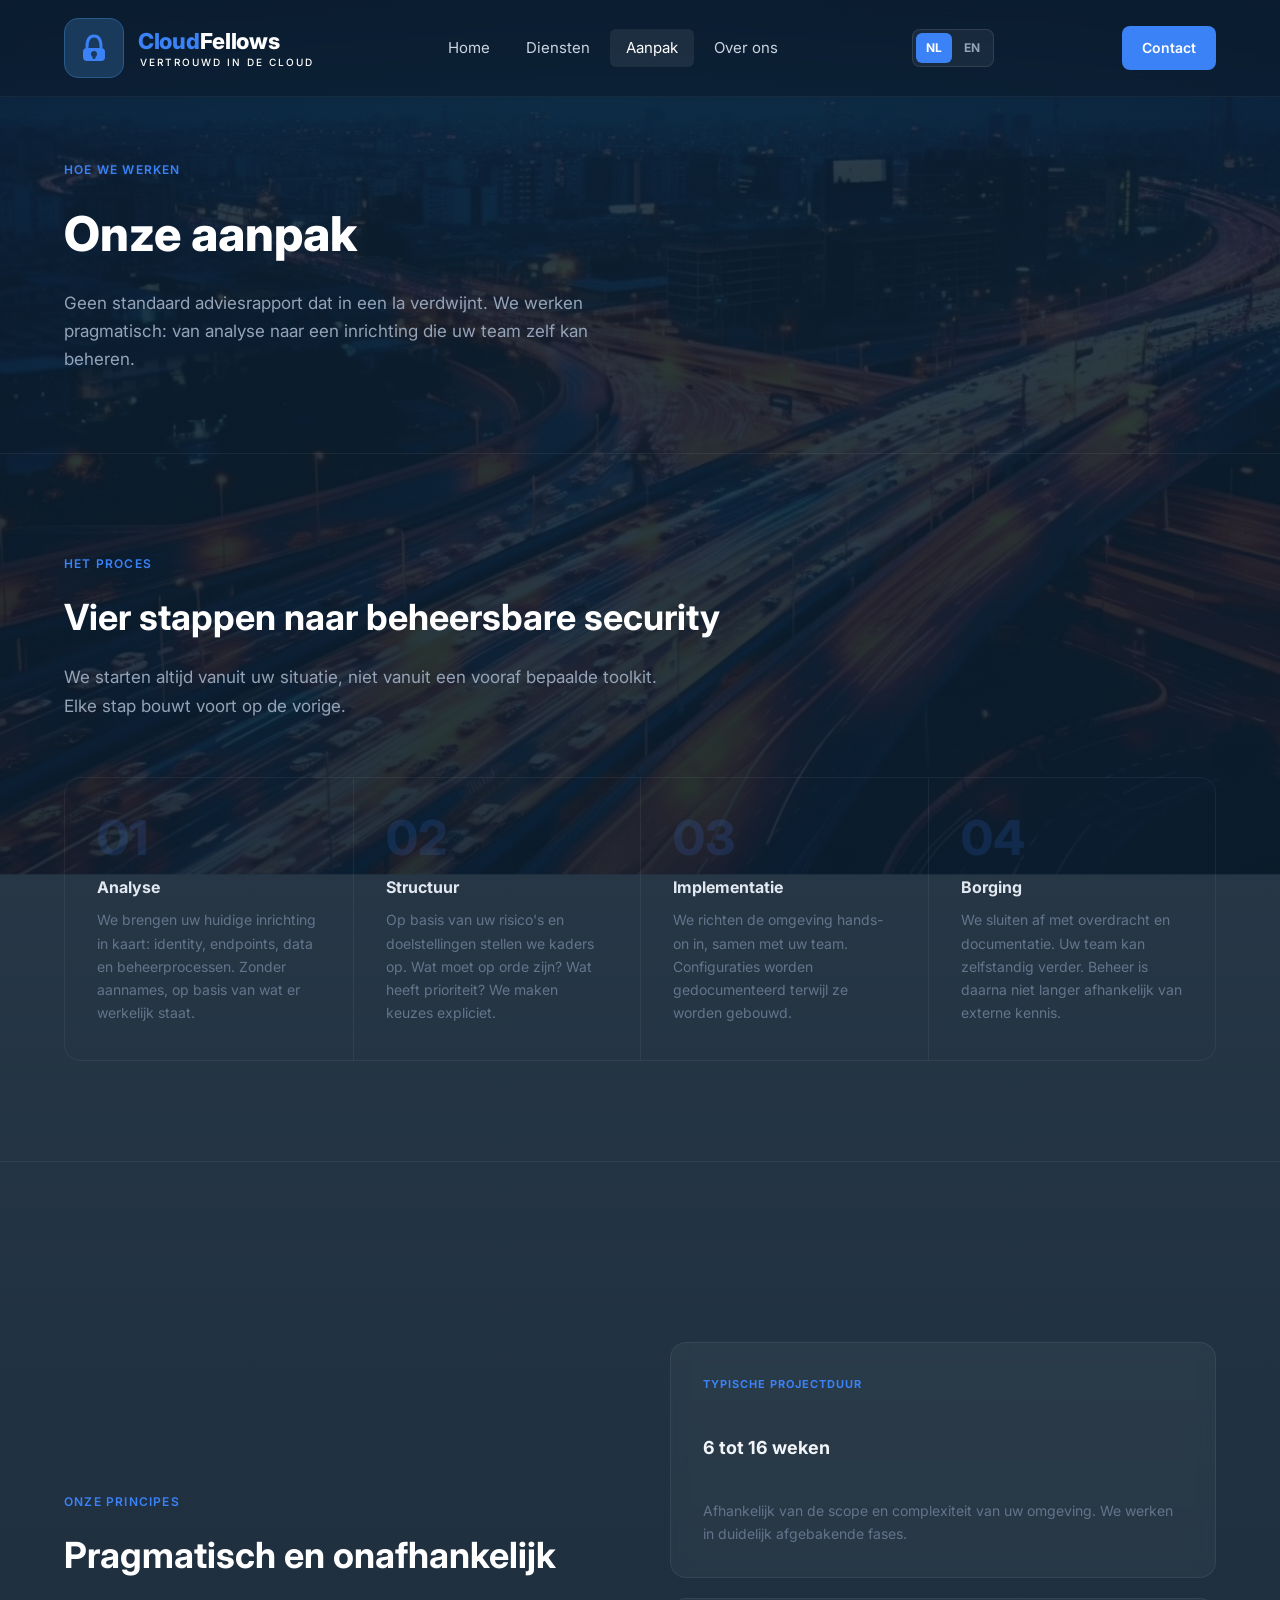
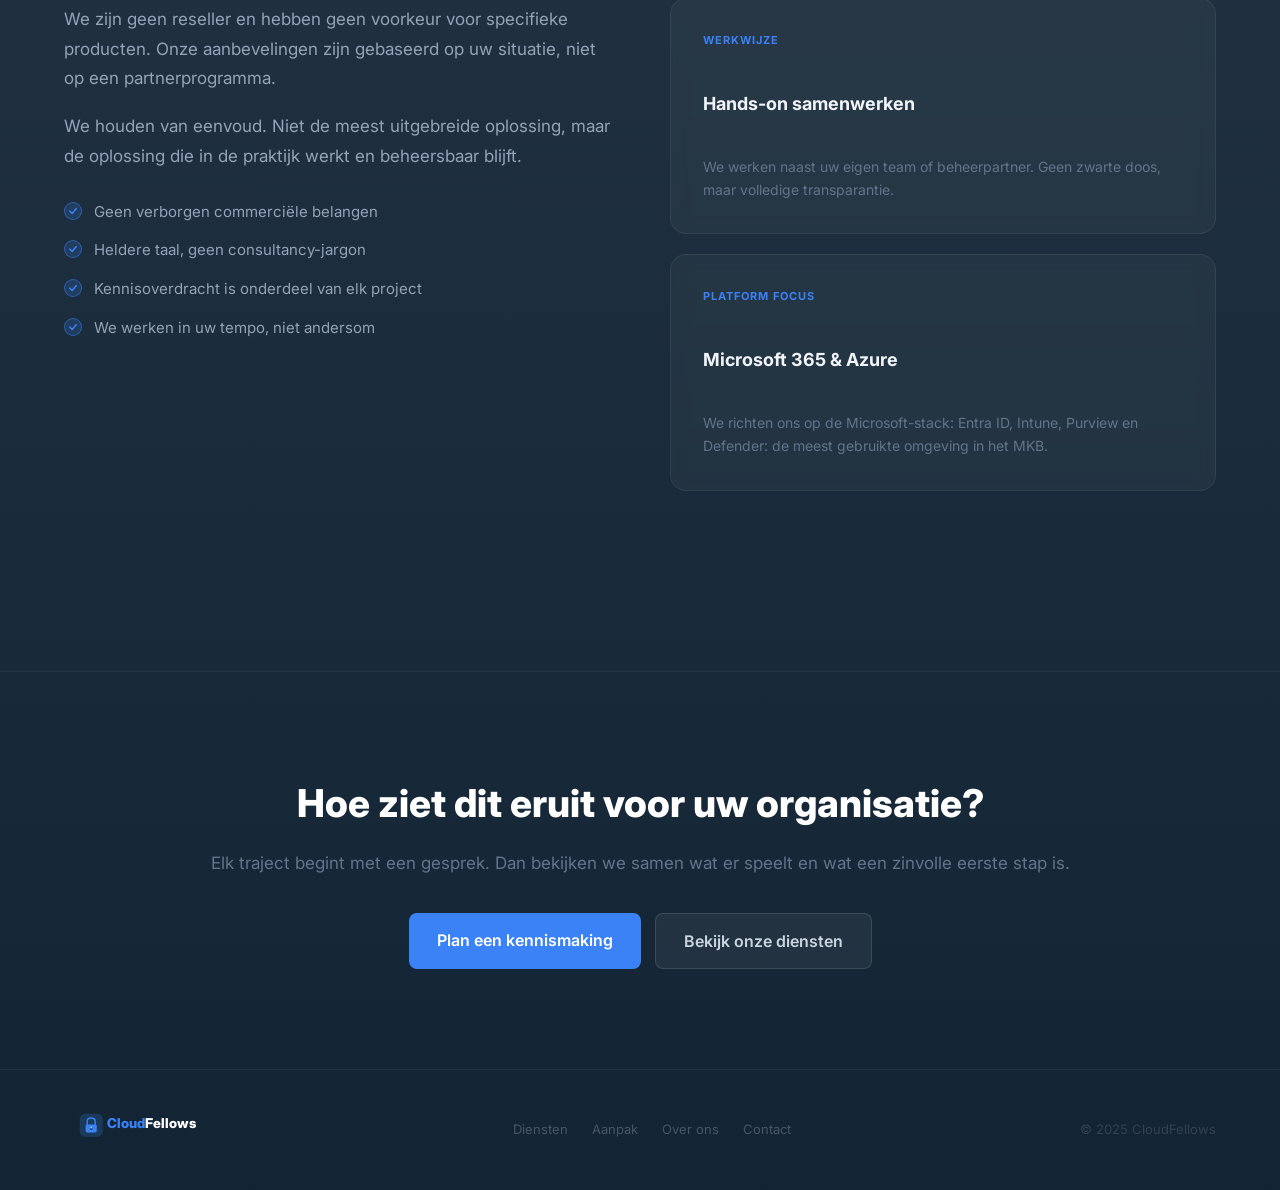
==== aanpak.html @ be1df1fd "Fellows naar wit - vervolg" ====
<!doctype html>
<html lang="nl">
<head>
<meta charset="utf-8">
<meta name="viewport" content="width=device-width,initial-scale=1">
<meta name="description" content="Hoe CloudFellows werkt: van analyse naar een beheersbare security-inrichting in vier stappen.">
<title>Aanpak CloudFellows</title>
<link rel="stylesheet" href="style.css">
<link href="https://fonts.googleapis.com/css2?family=Inter:wght@400;600;700;800&display=swap" rel="stylesheet">
</head>
<body>

<header>
  <div class="wrap nav">
    <a class="logo" href="index.html" style="display:inline-flex;align-items:center;gap:14px;text-decoration:none;"><div style="width:60px;height:60px;background:#1a3a5c;border:1px solid #2a5a8c;border-radius:14px;display:flex;align-items:center;justify-content:center;flex-shrink:0;"><svg width="28" height="30" viewBox="0 0 28 30" xmlns="http://www.w3.org/2000/svg"><path d="M7 14 Q7 3 14 3 Q21 3 21 14" fill="none" stroke="#3b82f6" stroke-width="3" stroke-linecap="round"/><rect x="3" y="15" width="22" height="13" rx="4" fill="#3b82f6"/><circle cx="14" cy="21" r="3" fill="#1a3a5c"/><rect x="12.5" y="22" width="3" height="4" rx="1.5" fill="#1a3a5c"/></svg></div><div style="display:flex;flex-direction:column;align-items:flex-start;"><span style="font-family:Inter,sans-serif;font-size:22px;font-weight:800;letter-spacing:-0.3px;line-height:1;white-space:nowrap;color:#ffffff;-webkit-text-fill-color:#ffffff;"><span style="color:#3b82f6;-webkit-text-fill-color:#3b82f6;">Cloud</span><span style="color:#ffffff !important;-webkit-text-fill-color:#ffffff;">Fellows</span></span><span style="font-family:Inter,sans-serif;font-size:10px;font-weight:500;color:#4a7fa8;letter-spacing:2px;margin-top:5px;line-height:1;white-space:nowrap;display:block;margin-left:2px;">VERTROUWD IN DE CLOUD</span></div></a>
    <div class="menu">
      <a href="index.html">Home</a>
      <a href="diensten.html">Diensten</a>
      <a href="aanpak.html" class="active">Aanpak</a>
      <a href="over-ons.html">Over ons</a>
    </div>
    <div class="lang-switch" style="display:flex;align-items:center;gap:2px;background:rgba(255,255,255,0.06);border:1px solid rgba(255,255,255,0.1);border-radius:8px;padding:3px;margin-right:10px;">
      <a href="aanpak.html" class="lang-btn" style="padding:5px 10px;border-radius:6px;font-size:12px;font-weight:700;cursor:pointer;text-decoration:none;background:#3b82f6;color:#fff;">NL</a>
      <a href="approach.html" class="lang-btn" style="padding:5px 10px;border-radius:6px;font-size:12px;font-weight:700;cursor:pointer;text-decoration:none;background:transparent;color:#94a3b8;">EN</a>
    </div>
    <a class="btn" href="contact.html">Contact</a>
  </div>
</header>

<section class="page-hero">
  <div class="wrap">
    <div class="section-label reveal">Hoe we werken</div>
    <h1 class="reveal">Onze aanpak</h1>
    <p class="reveal">Geen standaard adviesrapport dat in een la verdwijnt. We werken pragmatisch: van analyse naar een inrichting die uw team zelf kan beheren.</p>
  </div>
</section>

<div class="divider"></div>

<section class="section">
  <div class="wrap">
    <div class="section-label reveal">Het proces</div>
    <h2 class="reveal">Vier stappen naar beheersbare security</h2>
    <p class="section-intro reveal">We starten altijd vanuit uw situatie, niet vanuit een vooraf bepaalde toolkit. Elke stap bouwt voort op de vorige.</p>

    <div class="steps reveal" style="margin-top: 48px; border: 1px solid rgba(255,255,255,0.06); border-radius: 16px; overflow: hidden;">
      <div class="step">
        <span class="step-num">01</span>
        <div class="step-title">Analyse</div>
        <div class="step-text">We brengen uw huidige inrichting in kaart: identity, endpoints, data en beheerprocessen. Zonder aannames, op basis van wat er werkelijk staat.</div>
      </div>
      <div class="step">
        <span class="step-num">02</span>
        <div class="step-title">Structuur</div>
        <div class="step-text">Op basis van uw risico's en doelstellingen stellen we kaders op. Wat moet op orde zijn? Wat heeft prioriteit? We maken keuzes expliciet.</div>
      </div>
      <div class="step">
        <span class="step-num">03</span>
        <div class="step-title">Implementatie</div>
        <div class="step-text">We richten de omgeving hands-on in, samen met uw team. Configuraties worden gedocumenteerd terwijl ze worden gebouwd.</div>
      </div>
      <div class="step">
        <span class="step-num">04</span>
        <div class="step-title">Borging</div>
        <div class="step-text">We sluiten af met overdracht en documentatie. Uw team kan zelfstandig verder. Beheer is daarna niet langer afhankelijk van externe kennis.</div>
      </div>
    </div>
  </div>
</section>

<div class="divider"></div>

<section class="section">
  <div class="wrap">
    <div class="highlight-row">
      <div class="reveal">
        <div class="section-label">Onze principes</div>
        <h2>Pragmatisch en onafhankelijk</h2>
        <p class="text">We zijn geen reseller en hebben geen voorkeur voor specifieke producten. Onze aanbevelingen zijn gebaseerd op uw situatie, niet op een partnerprogramma.</p>
        <p class="text">We houden van eenvoud. Niet de meest uitgebreide oplossing, maar de oplossing die in de praktijk werkt en beheersbaar blijft.</p>
        <ul class="highlight-list">
          <li>Geen verborgen commerciële belangen</li>
          <li>Heldere taal, geen consultancy-jargon</li>
          <li>Kennisoverdracht is onderdeel van elk project</li>
          <li>We werken in uw tempo, niet andersom</li>
        </ul>
      </div>
      <div class="reveal">
        <div class="card" style="margin-bottom: 20px;">
          <div class="card-label">Typische projectduur</div>
          <div class="card-title">6 tot 16 weken</div>
          <div class="card-text">Afhankelijk van de scope en complexiteit van uw omgeving. We werken in duidelijk afgebakende fases.</div>
        </div>
        <div class="card" style="margin-bottom: 20px;">
          <div class="card-label">Werkwijze</div>
          <div class="card-title">Hands-on samenwerken</div>
          <div class="card-text">We werken naast uw eigen team of beheerpartner. Geen zwarte doos, maar volledige transparantie.</div>
        </div>
        <div class="card">
          <div class="card-label">Platform focus</div>
          <div class="card-title">Microsoft 365 & Azure</div>
          <div class="card-text">We richten ons op de Microsoft-stack: Entra ID, Intune, Purview en Defender: de meest gebruikte omgeving in het MKB.</div>
        </div>
      </div>
    </div>
  </div>
</section>

<div class="divider"></div>

<section class="cta">
  <div class="wrap reveal">
    <h2>Hoe ziet dit eruit voor uw organisatie?</h2>
    <p>Elk traject begint met een gesprek. Dan bekijken we samen wat er speelt en wat een zinvolle eerste stap is.</p>
    <div class="cta-actions">
      <a class="btn big" href="contact.html">Plan een kennismaking</a>
      <a class="btn-ghost big" href="diensten.html">Bekijk onze diensten</a>
    </div>
  </div>
</section>

<footer>
  <div class="wrap">
    <div class="footer-inner">
      <span class="footer-logo"><svg width="160" height="32" viewBox="0 0 320 80" xmlns="http://www.w3.org/2000/svg"><rect x="0" y="10" width="56" height="56" rx="13" fill="#1a3a5c" stroke="#2a5a8c" stroke-width="0.5"/><rect x="14" y="36" width="28" height="20" rx="4" fill="#3b82f6"/><path d="M18 36 L18 28 Q18 20 28 20 Q38 20 38 28 L38 36" fill="none" stroke="#3b82f6" stroke-width="3.5" stroke-linecap="round"/><rect x="25" y="42" width="6" height="8" rx="3" fill="#1a3a5c"/><circle cx="28" cy="44" r="2.5" fill="#93c5fd"/><text y="46" font-family="Inter,sans-serif" font-weight="800" font-size="34" x="68"><tspan fill="#3b82f6">Cloud</tspan><tspan fill="#ffffff">Fellows</tspan></text></svg></span>
      <div class="footer-links">
        <a href="diensten.html">Diensten</a>
        <a href="aanpak.html">Aanpak</a>
        <a href="over-ons.html">Over ons</a>
        <a href="contact.html">Contact</a>
      </div>
      <span class="footer-copy">© 2025 CloudFellows</span>
    </div>
  </div>
</footer>

<script>
const obs = new IntersectionObserver(entries => {
  entries.forEach(e => { if(e.isIntersecting) e.target.classList.add('active'); });
}, { threshold: 0.12 });
document.querySelectorAll('.reveal').forEach(el => obs.observe(el));
</script>
</body>
</html>
---- style.css ----
/* ─── RESET ─────────────────────────────────────────────── */
*, *::before, *::after {
  margin: 0; padding: 0; box-sizing: border-box;
}

/* ─── BASE ───────────────────────────────────────────────── */
body {
  font-family: 'Inter', sans-serif;
  color: #fff;
  line-height: 1.65;
  -webkit-font-smoothing: antialiased;
  background:
    linear-gradient(rgba(11,29,46,0.85), rgba(11,29,46,0.97)),
    url('highway.webp') center/cover fixed;
  min-height: 100vh;
}

/* ─── LAYOUT ─────────────────────────────────────────────── */
.wrap {
  width: 90%;
  max-width: 1200px;
  margin: 0 auto;
}

/* ─── HEADER ─────────────────────────────────────────────── */
header {
  position: fixed;
  width: 100%;
  top: 0;
  z-index: 1000;
  background: rgba(11,29,46,0.65);
  backdrop-filter: blur(10px);
  border-bottom: 1px solid rgba(255,255,255,0.05);
}

.nav {
  display: flex;
  justify-content: space-between;
  align-items: center;
  padding: 18px 0;
}

.logo {
  text-decoration: none;
  display: flex;
  align-items: center;
}

.menu {
  display: flex;
  align-items: center;
  gap: 4px;
}

.menu a {
  padding: 7px 16px;
  color: #cbd5e1;
  text-decoration: none;
  font-size: 15px;
  border-radius: 6px;
  transition: all 0.2s;
}

.menu a:hover,
.menu a.active {
  color: #fff;
  background: rgba(255,255,255,0.07);
}

/* ─── BUTTONS ────────────────────────────────────────────── */
.btn {
  background: #3b82f6;
  padding: 10px 20px;
  border-radius: 8px;
  text-decoration: none;
  color: #fff;
  font-size: 14px;
  font-weight: 600;
  transition: all 0.25s ease;
  display: inline-block;
  border: none;
  cursor: pointer;
  font-family: inherit;
}

.btn:hover {
  background: #2563eb;
  transform: translateY(-2px);
  box-shadow: 0 8px 24px rgba(59,130,246,0.3);
}

.btn.big {
  padding: 14px 28px;
  font-size: 16px;
}

.btn-ghost {
  background: rgba(255,255,255,0.06);
  border: 1px solid rgba(255,255,255,0.12);
  padding: 10px 20px;
  border-radius: 8px;
  text-decoration: none;
  color: #cbd5e1;
  font-size: 14px;
  font-weight: 600;
  transition: all 0.25s;
  display: inline-block;
}

.btn-ghost:hover {
  background: rgba(255,255,255,0.10);
  color: #fff;
  transform: translateY(-2px);
}

.btn-ghost.big {
  padding: 14px 28px;
  font-size: 16px;
}

/* ─── HERO ───────────────────────────────────────────────── */
.hero {
  min-height: 75vh;
  display: flex;
  align-items: center;
  padding-top: 120px;
  padding-bottom: 80px;
}

.hero h1 {
  font-size: clamp(36px, 5vw, 56px);
  font-weight: 800;
  line-height: 1.12;
  margin-bottom: 22px;
  max-width: 700px;
}

.hero h1 span { color: #3b82f6; }

.hero p {
  color: #94a3b8;
  margin-bottom: 16px;
  max-width: 580px;
  font-size: 17px;
}

.hero-actions {
  display: flex;
  gap: 14px;
  flex-wrap: wrap;
  margin-top: 36px;
}

/* ─── PAGE HERO (subpages) ───────────────────────────────── */
.page-hero {
  padding: 160px 0 80px;
}

.page-hero h1 {
  font-size: clamp(32px, 4vw, 48px);
  font-weight: 800;
  margin-bottom: 16px;
}

.page-hero p {
  color: #94a3b8;
  font-size: 17px;
  max-width: 560px;
}

/* ─── SECTIONS ───────────────────────────────────────────── */
.section {
  padding: 100px 0;
}

.section-label {
  font-size: 12px;
  font-weight: 600;
  letter-spacing: 1.2px;
  text-transform: uppercase;
  color: #3b82f6;
  margin-bottom: 14px;
}

.section h2 {
  font-size: clamp(26px, 3vw, 36px);
  font-weight: 700;
  margin-bottom: 16px;
}

.section-intro {
  color: #94a3b8;
  font-size: 17px;
  max-width: 600px;
  margin-bottom: 56px;
  line-height: 1.7;
}

/* ─── TEXT BLOCK ─────────────────────────────────────────── */
.text-block {
  max-width: 680px;
  margin-bottom: 56px;
}

.text {
  color: #94a3b8;
  margin-bottom: 18px;
  font-size: 17px;
  line-height: 1.75;
}

/* ─── GRIDS ──────────────────────────────────────────────── */
.grid {
  display: grid;
  grid-template-columns: repeat(auto-fit, minmax(260px, 1fr));
  gap: 24px;
}

.grid2 {
  display: grid;
  grid-template-columns: repeat(auto-fit, minmax(300px, 1fr));
  gap: 24px;
}

.grid4 {
  display: grid;
  grid-template-columns: repeat(auto-fit, minmax(220px, 1fr));
  gap: 24px;
}

/* ─── CARDS ──────────────────────────────────────────────── */
.card {
  background: rgba(255,255,255,0.04);
  border: 1px solid rgba(255,255,255,0.07);
  border-radius: 16px;
  padding: 32px;
  backdrop-filter: blur(8px);
  transition: all 0.3s ease;
  position: relative;
  overflow: hidden;
}

.card::before {
  content: "";
  position: absolute;
  inset: 0;
  background: radial-gradient(circle at top left, rgba(59,130,246,0.12), transparent 65%);
  opacity: 0;
  transition: opacity 0.4s;
}

.card:hover::before { opacity: 1; }

.card:hover {
  transform: translateY(-5px);
  border-color: rgba(59,130,246,0.25);
  box-shadow: 0 20px 50px rgba(0,0,0,0.25);
}

.card-icon {
  font-size: 28px;
  margin-bottom: 16px;
  display: block;
  height: 40px;
  line-height: 40px;
}

.card-label {
  font-size: 11px;
  font-weight: 700;
  letter-spacing: 1px;
  text-transform: uppercase;
  color: #3b82f6;
  margin-bottom: 10px;
  min-height: 48px;
  display: flex;
  align-items: flex-start;
}

.card-title {
  font-size: 18px;
  font-weight: 700;
  margin-bottom: 10px;
  color: #f1f5f9;
  min-height: 56px;
  display: flex;
  align-items: flex-start;
}

.card-title {
  font-size: 18px;
  font-weight: 700;
  margin-bottom: 10px;
  color: #f1f5f9;
}

.card-text {
  font-size: 14px;
  color: #64748b;
  line-height: 1.65;
}

/* ─── NUMBERED STEPS ─────────────────────────────────────── */
.steps {
  display: grid;
  grid-template-columns: repeat(auto-fit, minmax(240px, 1fr));
  gap: 0;
  position: relative;
}

.step {
  padding: 36px 32px;
  position: relative;
  border-left: 1px solid rgba(255,255,255,0.06);
}

.step:first-child { border-left: none; }

.step-num {
  font-size: 48px;
  font-weight: 800;
  color: rgba(59,130,246,0.15);
  line-height: 1;
  margin-bottom: 12px;
  display: block;
}

.step-title {
  font-size: 16px;
  font-weight: 700;
  margin-bottom: 8px;
  color: #e2e8f0;
}

.step-text {
  font-size: 14px;
  color: #64748b;
  line-height: 1.65;
}

/* ─── HIGHLIGHT ROW ──────────────────────────────────────── */
.highlight-row {
  display: grid;
  grid-template-columns: 1fr 1fr;
  gap: 60px;
  align-items: center;
  padding: 80px 0;
}

@media (max-width: 768px) {
  .highlight-row { grid-template-columns: 1fr; gap: 40px; }
}

.highlight-row h2 { margin-bottom: 20px; }

.highlight-list {
  list-style: none;
  display: flex;
  flex-direction: column;
  gap: 14px;
  margin-top: 28px;
}

.highlight-list li {
  display: flex;
  gap: 12px;
  align-items: flex-start;
  font-size: 15px;
  color: #94a3b8;
}

.highlight-list li::before {
  content: "";
  width: 18px;
  height: 18px;
  min-width: 18px;
  background: rgba(59,130,246,0.2);
  border-radius: 50%;
  border: 1px solid rgba(59,130,246,0.5);
  display: flex;
  align-items: center;
  justify-content: center;
  margin-top: 2px;
  background-image: url("data:image/svg+xml,%3Csvg xmlns='http://www.w3.org/2000/svg' viewBox='0 0 12 12'%3E%3Cpolyline points='2,6 5,9 10,3' fill='none' stroke='%233b82f6' stroke-width='1.8' stroke-linecap='round' stroke-linejoin='round'/%3E%3C/svg%3E");
  background-repeat: no-repeat;
  background-position: center;
  background-size: 10px;
}

/* ─── STAT BOXES ─────────────────────────────────────────── */
.stat-grid {
  display: grid;
  grid-template-columns: repeat(3, 1fr);
  gap: 1px;
  background: rgba(255,255,255,0.06);
  border-radius: 16px;
  overflow: hidden;
}

.stat {
  background: rgba(11,29,46,0.7);
  padding: 36px 28px;
  text-align: center;
}

.stat-num {
  font-size: 36px;
  font-weight: 800;
  color: #3b82f6;
  display: block;
  margin-bottom: 6px;
}

.stat-label {
  font-size: 13px;
  color: #64748b;
}

/* ─── DIVIDER ────────────────────────────────────────────── */
.divider {
  height: 1px;
  background: rgba(255,255,255,0.06);
  margin: 0;
}

/* ─── CTA SECTION ────────────────────────────────────────── */
.cta {
  padding: 100px 0;
  text-align: center;
}

.cta h2 {
  font-size: clamp(26px, 3vw, 40px);
  font-weight: 800;
  margin-bottom: 14px;
}

.cta p {
  color: #64748b;
  font-size: 17px;
  margin-bottom: 36px;
}

.cta-actions {
  display: flex;
  gap: 14px;
  justify-content: center;
  flex-wrap: wrap;
}

/* ─── FORM ───────────────────────────────────────────────── */
.form-wrap {
  max-width: 560px;
}

.form-group {
  margin-bottom: 18px;
}

.form-group label {
  display: block;
  font-size: 13px;
  font-weight: 600;
  color: #94a3b8;
  margin-bottom: 7px;
  letter-spacing: 0.3px;
}

.form-group input,
.form-group textarea,
.form-group select {
  width: 100%;
  background: rgba(255,255,255,0.05);
  border: 1px solid rgba(255,255,255,0.1);
  border-radius: 10px;
  padding: 13px 16px;
  color: #fff;
  font-size: 15px;
  font-family: inherit;
  transition: border-color 0.2s, box-shadow 0.2s;
  outline: none;
  -webkit-appearance: none;
}

.form-group input::placeholder,
.form-group textarea::placeholder {
  color: #334155;
}

.form-group input:focus,
.form-group textarea:focus {
  border-color: rgba(59,130,246,0.5);
  box-shadow: 0 0 0 3px rgba(59,130,246,0.08);
  background: rgba(255,255,255,0.07);
}

.form-group textarea {
  resize: vertical;
  min-height: 130px;
}

.form-row {
  display: grid;
  grid-template-columns: 1fr 1fr;
  gap: 16px;
}

@media (max-width: 500px) {
  .form-row { grid-template-columns: 1fr; }
}

/* ─── FOOTER ─────────────────────────────────────────────── */
footer {
  border-top: 1px solid rgba(255,255,255,0.06);
  padding: 40px 0;
}

.footer-inner {
  display: flex;
  justify-content: space-between;
  align-items: center;
  flex-wrap: wrap;
  gap: 16px;
}

.footer-logo {
  font-weight: 700;
  font-size: 16px;
  color: #fff;
}

.footer-links {
  display: flex;
  gap: 24px;
}

.footer-links a {
  font-size: 13px;
  color: #475569;
  text-decoration: none;
  transition: color 0.2s;
}

.footer-links a:hover { color: #94a3b8; }

.footer-copy {
  font-size: 13px;
  color: #334155;
}

/* ─── SCROLL REVEAL ──────────────────────────────────────── */
.reveal {
  opacity: 0;
  transform: translateY(32px);
  transition: opacity 0.75s ease, transform 0.75s ease;
}

.reveal.active {
  opacity: 1;
  transform: translateY(0);
}

/* Force logo text colors on all browsers */
.logo span[style*="color:#ffffff"],
.logo span[style*="color: #ffffff"] {
  color: #ffffff !important;
  -webkit-text-fill-color: #ffffff !important;
}
.logo span[style*="color:#3b82f6"],
.logo span[style*="color: #3b82f6"] {
  color: #3b82f6 !important;
  -webkit-text-fill-color: #3b82f6 !important;
}
.logo a, .logo span {
  color: #ffffff !important;
}
@media (max-width: 768px) {
  .menu { display: none; }
  .lang-switch { display: none !important; }

  .nav {
    padding: 12px 0;
  }

  /* Shrink logo on mobile */
  .logo {
    gap: 8px !important;
  }
  .logo > div:first-child {
    width: 40px !important;
    height: 40px !important;
    border-radius: 10px !important;
    flex-shrink: 0 !important;
  }
  .logo > div:first-child svg {
    width: 20px !important;
    height: 22px !important;
  }
  .logo > div:last-child span:first-child {
    font-size: 16px !important;
  }
  .logo > div:last-child span:last-child {
    font-size: 8px !important;
    letter-spacing: 1.5px !important;
    margin-top: 3px !important;
    display: none !important;
  }

  /* Hero */
  .hero {
    padding-top: 80px;
    padding-bottom: 40px;
    min-height: auto;
  }
  .hero h1 { font-size: 30px; }
  .hero p { font-size: 15px; }
  .hero-actions {
    flex-direction: column;
    align-items: stretch;
  }
  .hero-actions a {
    text-align: center;
  }

  /* Sections */
  .section { padding: 56px 0; }
  .section h2 { font-size: 24px; }
  .section-intro { font-size: 15px; margin-bottom: 32px; }

  /* Grids single column */
  .grid,
  .grid2,
  .grid4 { grid-template-columns: 1fr; }

  /* Highlight row */
  .highlight-row {
    grid-template-columns: 1fr;
    gap: 32px;
    padding: 40px 0;
  }

  /* Steps */
  .steps { grid-template-columns: 1fr; }
  .step { border-left: none; border-top: 1px solid rgba(255,255,255,0.06); }
  .step:first-child { border-top: none; }

  /* Stats */
  .stat-grid { grid-template-columns: 1fr; }

  /* Page hero */
  .page-hero { padding: 90px 0 36px; }
  .page-hero h1 { font-size: 28px; }

  /* CTA */
  .cta-actions {
    flex-direction: column;
    align-items: stretch;
  }
  .cta-actions a { text-align: center; }

  /* Footer */
  .footer-inner { flex-direction: column; align-items: flex-start; gap: 20px; }
  .footer-links { flex-wrap: wrap; gap: 16px; }
}
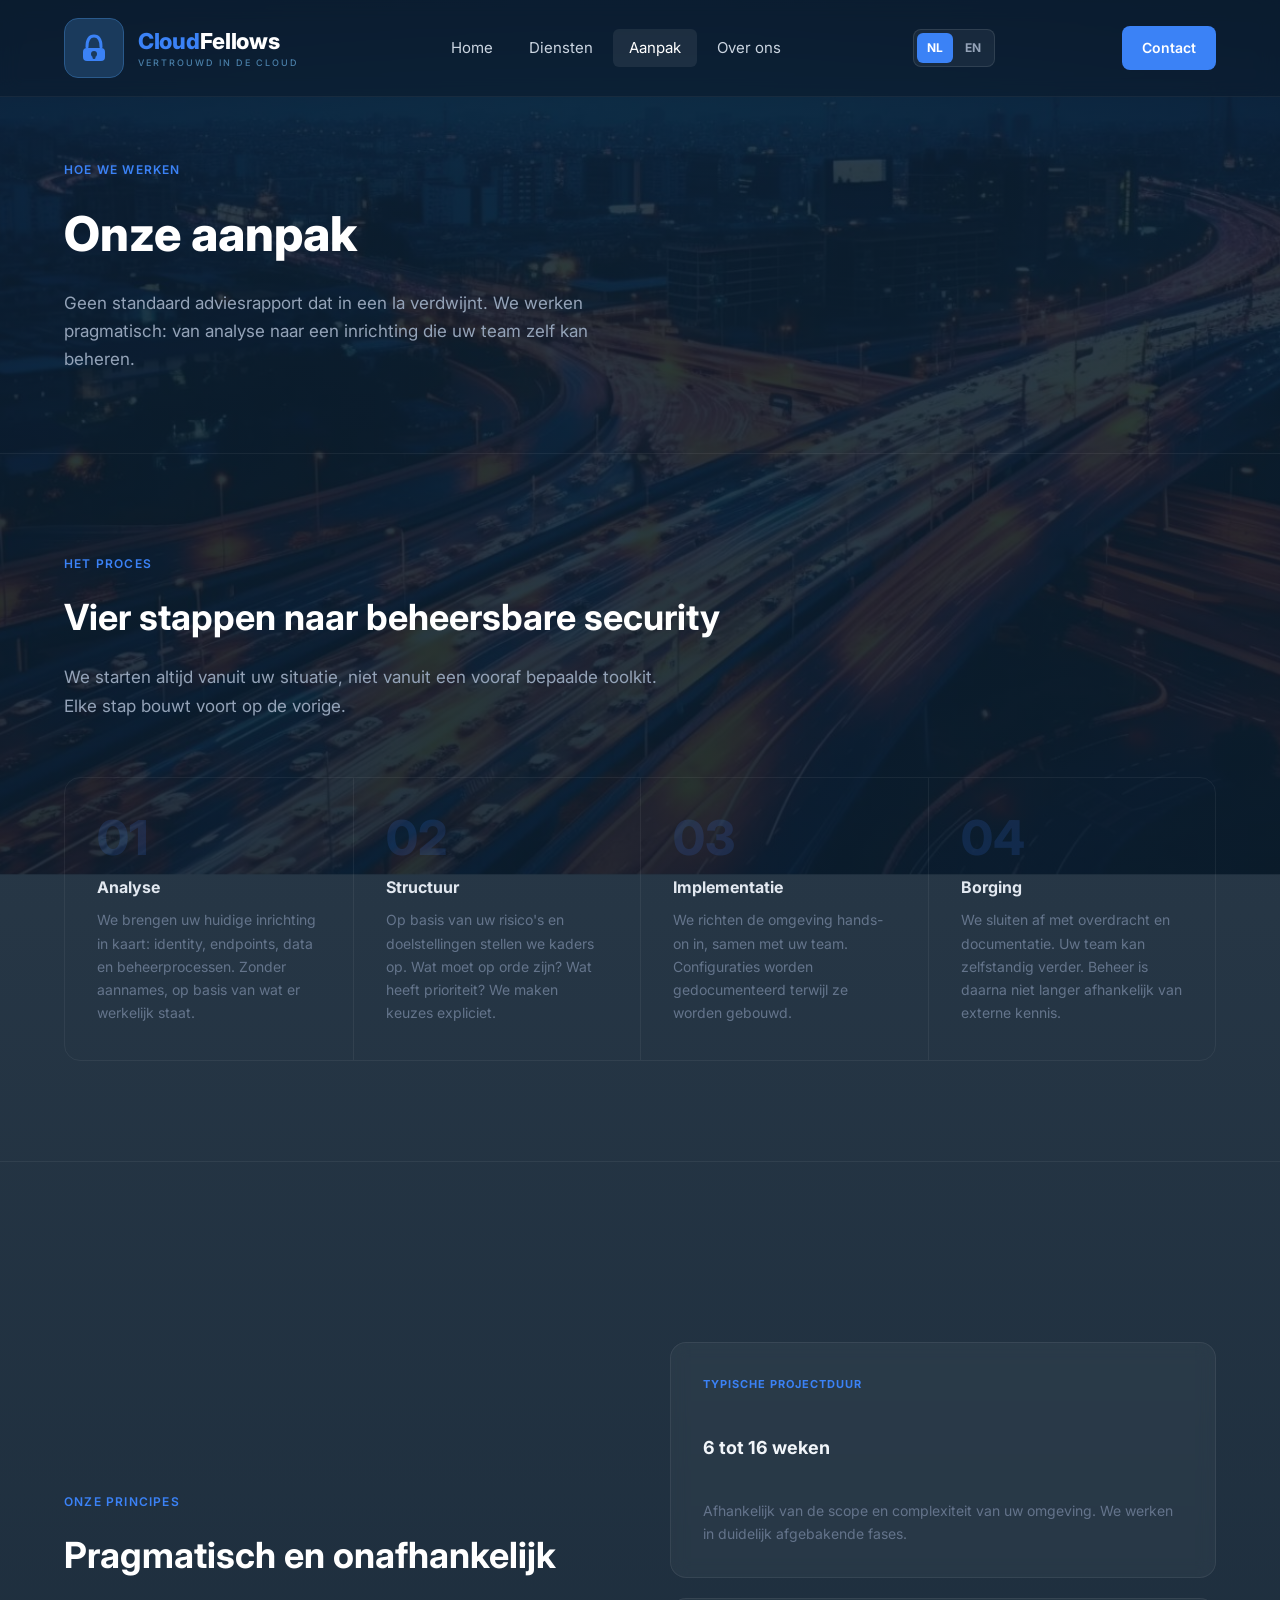
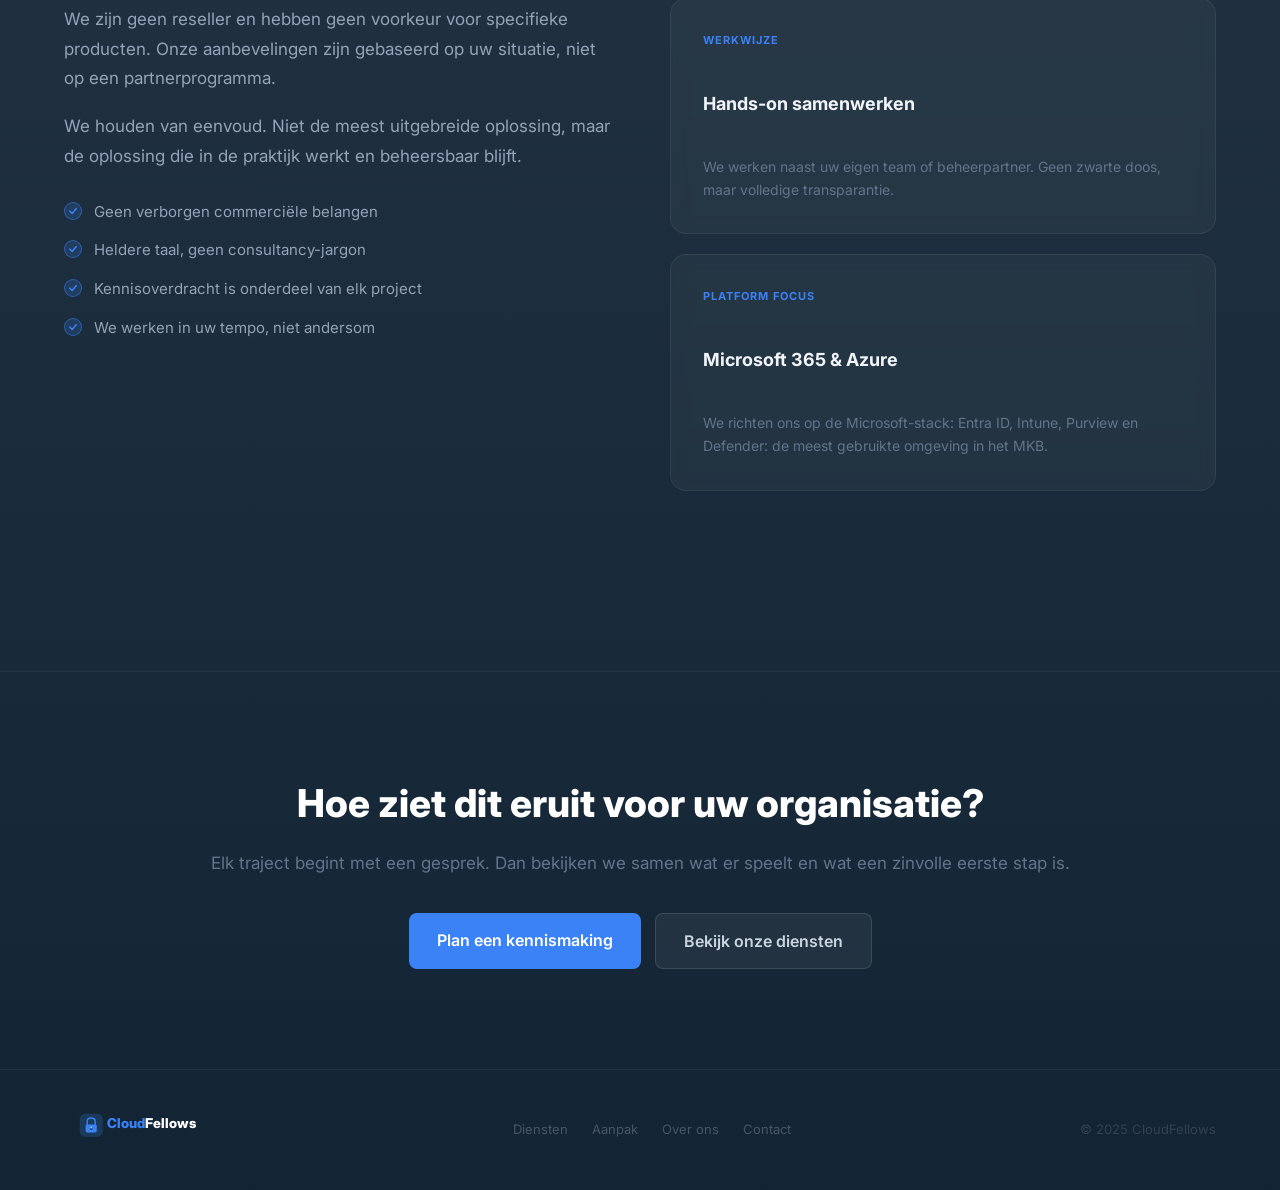
==== commit 4cc08b71: "Fellows naar wit en engelse slogan" ====
--- a/aanpak.html
+++ b/aanpak.html
@@ -12,7 +12,13 @@
 
 <header>
   <div class="wrap nav">
-    <a class="logo" href="index.html" style="display:inline-flex;align-items:center;gap:14px;text-decoration:none;"><div style="width:60px;height:60px;background:#1a3a5c;border:1px solid #2a5a8c;border-radius:14px;display:flex;align-items:center;justify-content:center;flex-shrink:0;"><svg width="28" height="30" viewBox="0 0 28 30" xmlns="http://www.w3.org/2000/svg"><path d="M7 14 Q7 3 14 3 Q21 3 21 14" fill="none" stroke="#3b82f6" stroke-width="3" stroke-linecap="round"/><rect x="3" y="15" width="22" height="13" rx="4" fill="#3b82f6"/><circle cx="14" cy="21" r="3" fill="#1a3a5c"/><rect x="12.5" y="22" width="3" height="4" rx="1.5" fill="#1a3a5c"/></svg></div><div style="display:flex;flex-direction:column;align-items:flex-start;"><span style="font-family:Inter,sans-serif;font-size:22px;font-weight:800;letter-spacing:-0.3px;line-height:1;white-space:nowrap;color:#ffffff;-webkit-text-fill-color:#ffffff;"><span style="color:#3b82f6;-webkit-text-fill-color:#3b82f6;">Cloud</span><span style="color:#ffffff !important;-webkit-text-fill-color:#ffffff;">Fellows</span></span><span style="font-family:Inter,sans-serif;font-size:10px;font-weight:500;color:#4a7fa8;letter-spacing:2px;margin-top:5px;line-height:1;white-space:nowrap;display:block;margin-left:2px;">VERTROUWD IN DE CLOUD</span></div></a>
+    <a class="logo" href="index.html" style="display:inline-flex;align-items:center;gap:14px;text-decoration:none;"><div style="width:60px;height:60px;background:#1a3a5c;border:1px solid #2a5a8c;border-radius:14px;display:flex;align-items:center;justify-content:center;flex-shrink:0;"><svg width="28" height="30" viewBox="0 0 28 30" xmlns="http://www.w3.org/2000/svg"><path d="M7 14 Q7 3 14 3 Q21 3 21 14" fill="none" stroke="#3b82f6" stroke-width="3" stroke-linecap="round"/><rect x="3" y="15" width="22" height="13" rx="4" fill="#3b82f6"/><circle cx="14" cy="21" r="3" fill="#1a3a5c"/><rect x="12.5" y="22" width="3" height="4" rx="1.5" fill="#1a3a5c"/></svg></div><div style="display:flex;flex-direction:column;align-items:flex-start;"><svg width="180" height="28" viewBox="0 0 180 28" xmlns="http://www.w3.org/2000/svg">
+  <text y="22" font-family="Inter,Arial,sans-serif" font-weight="800" font-size="22" letter-spacing="-0.3">
+    <tspan fill="#3b82f6">Cloud</tspan><tspan fill="#ffffff">Fellows</tspan>
+  </text>
+</svg><svg width="160" height="14" viewBox="0 0 160 14" xmlns="http://www.w3.org/2000/svg">
+  <text y="11" font-family="Inter,Arial,sans-serif" font-weight="500" font-size="9" letter-spacing="2" fill="#4a7fa8">VERTROUWD IN DE CLOUD</text>
+</svg></div></a>
     <div class="menu">
       <a href="index.html">Home</a>
       <a href="diensten.html">Diensten</a>
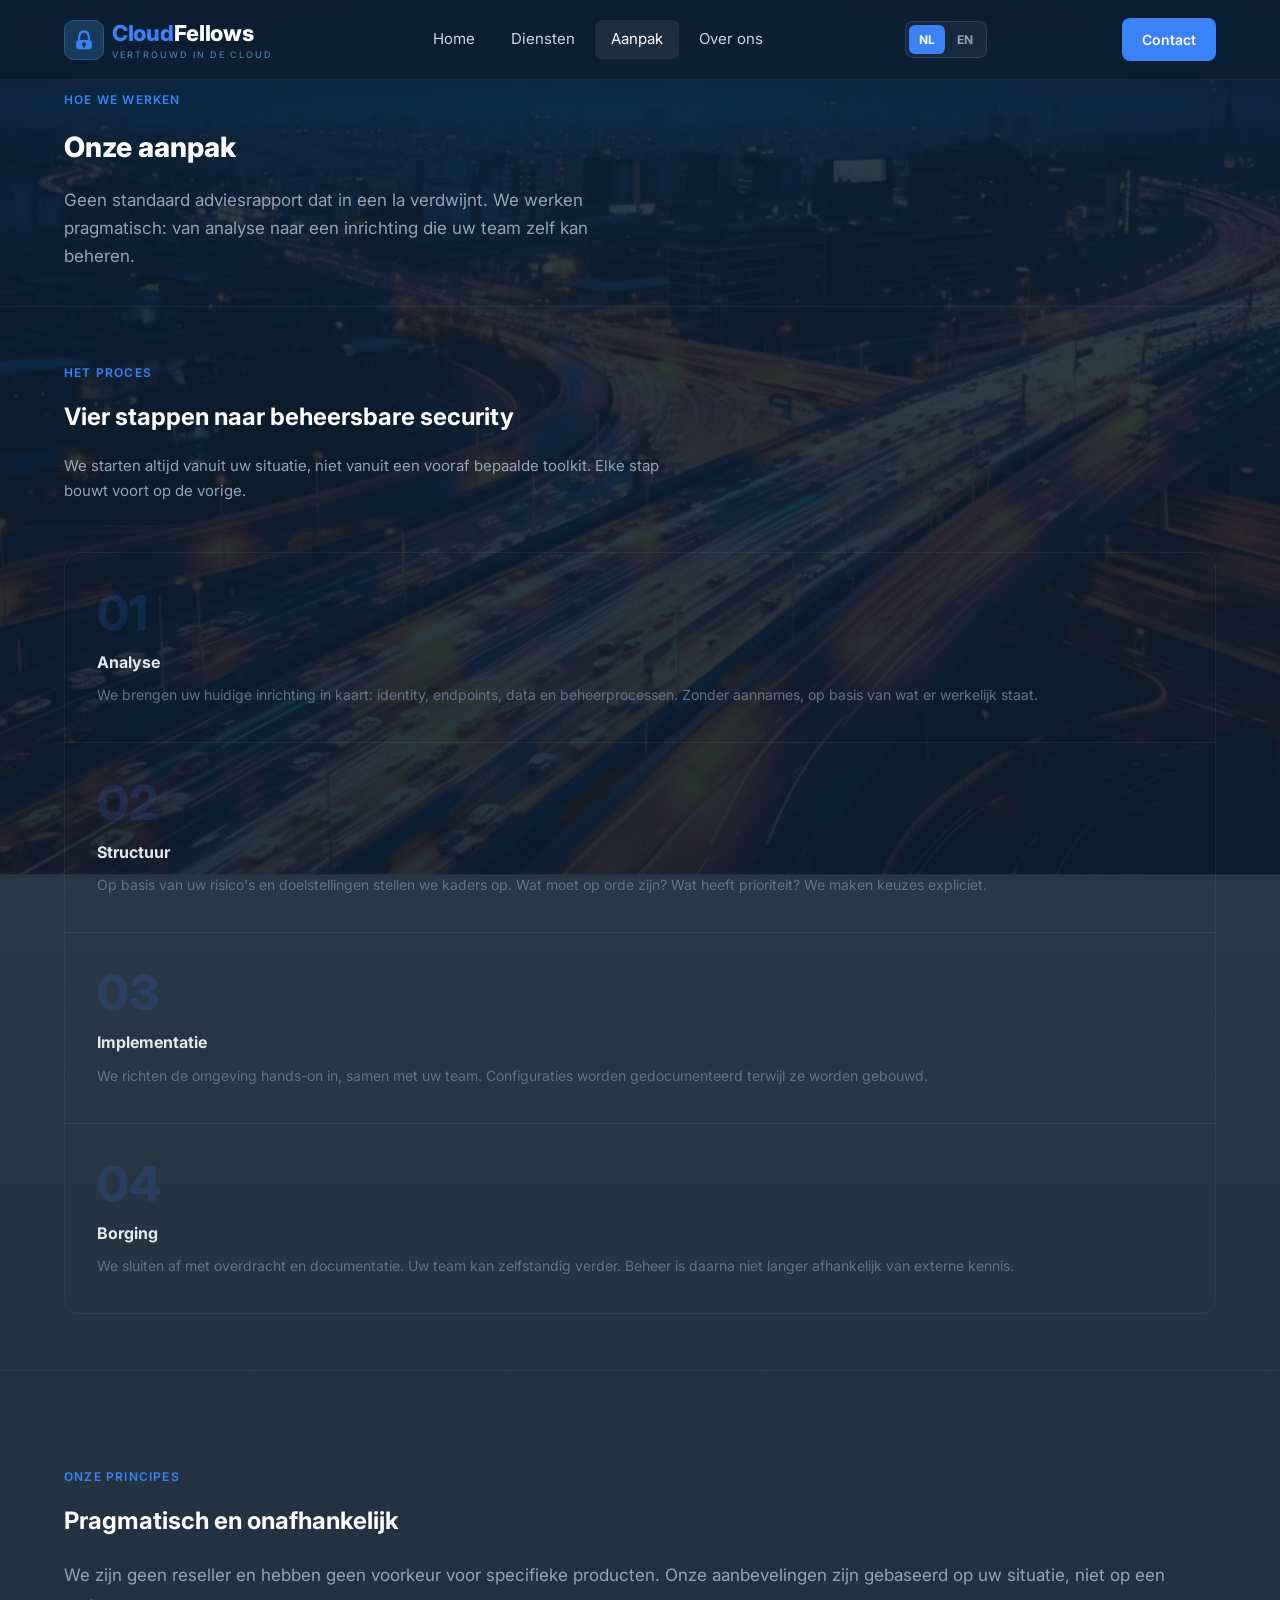
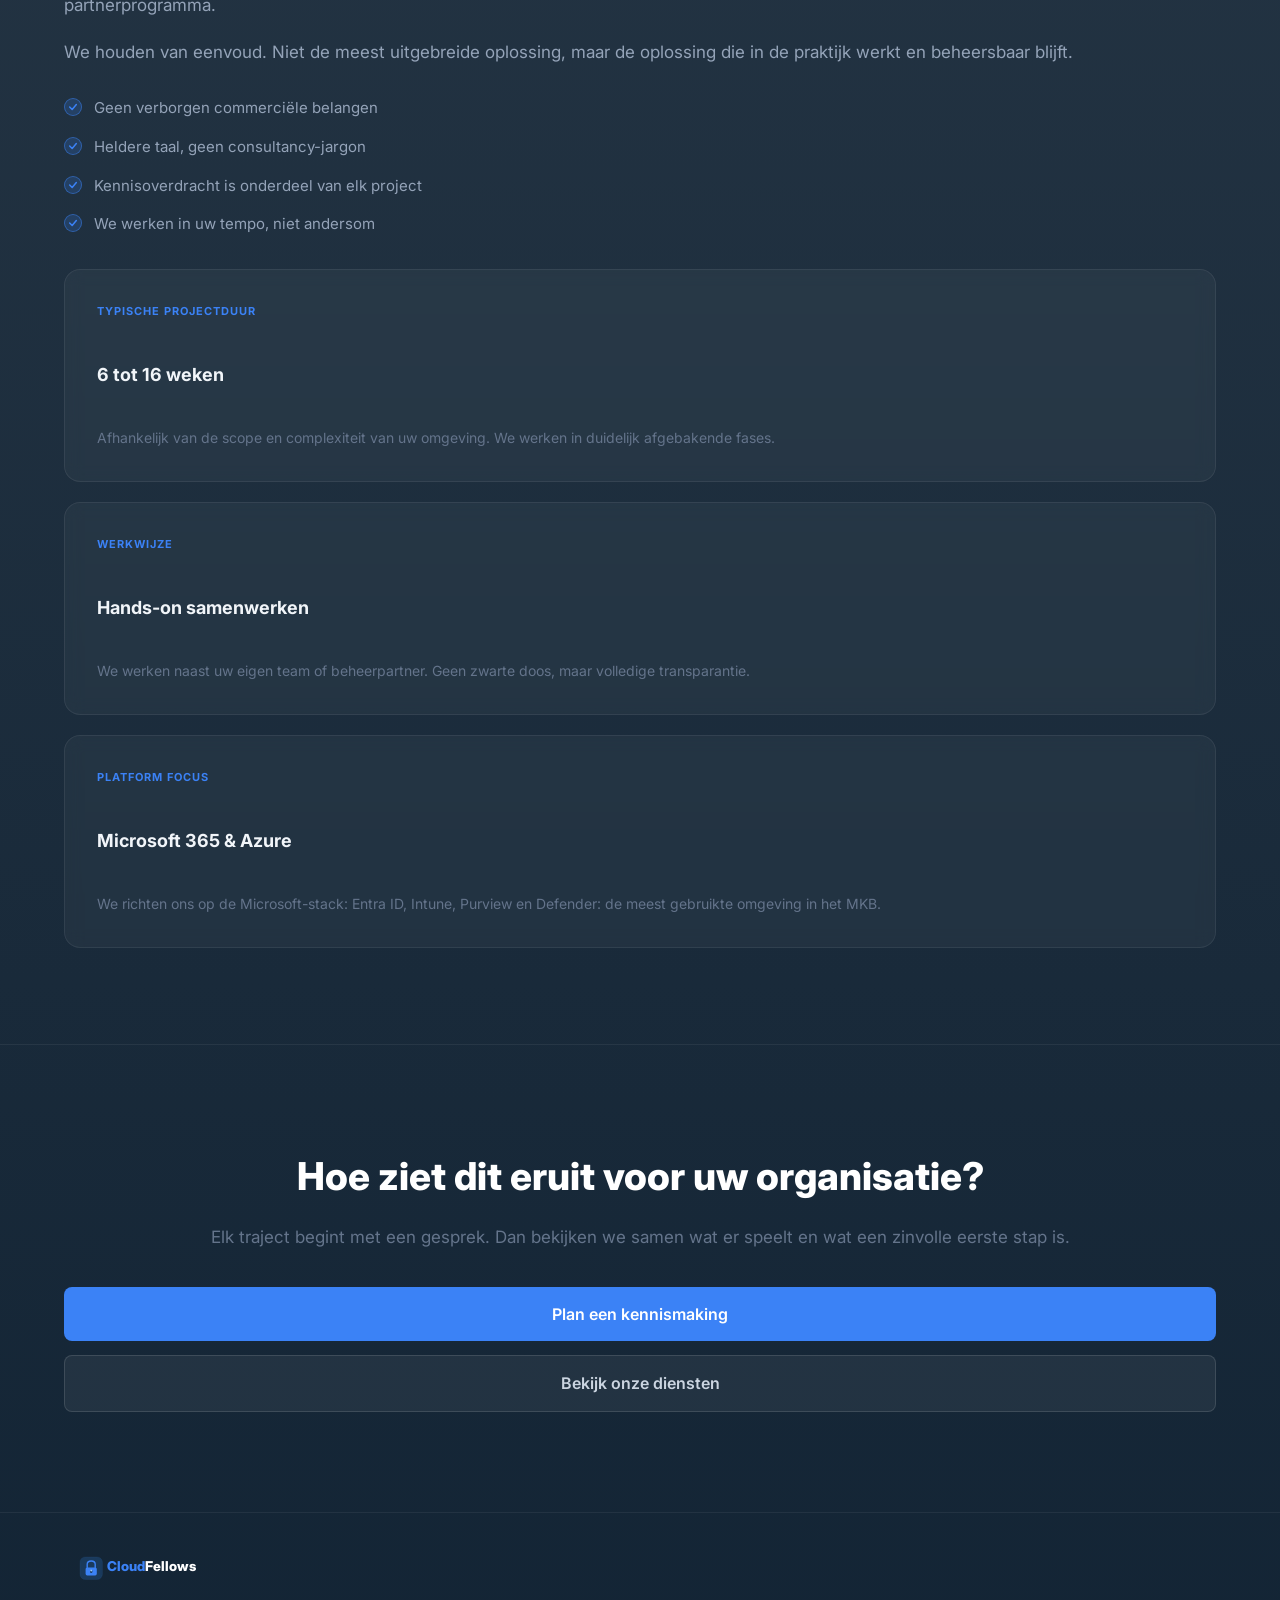
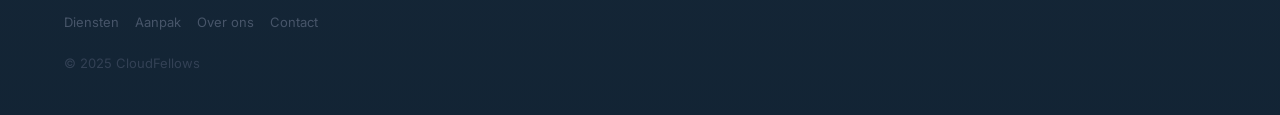
==== commit 90231dc9: "contactknop zwevend" ====
--- a/aanpak.html
+++ b/aanpak.html
@@ -146,5 +146,6 @@
 }, { threshold: 0.12 });
 document.querySelectorAll('.reveal').forEach(el => obs.observe(el));
 </script>
+<a href="contact.html" class="mobile-contact-btn" style="display:none;">Contact</a>
 </body>
 </html>
--- a/style.css
+++ b/style.css
@@ -576,11 +576,42 @@
 }
 @media (max-width: 768px) {
   .menu { display: none; }
-  .lang-switch { display: none !important; }
+
+  /* Hide Contact button in nav on mobile */
+  .nav > .btn { display: none; }
 
   .nav {
     padding: 12px 0;
-  }
+    gap: 8px;
+  }
+
+  /* Compact lang switch on mobile */
+  .lang-switch {
+    margin-right: 0 !important;
+  }
+  .lang-switch a.lang-btn {
+    padding: 5px 10px !important;
+    font-size: 12px !important;
+  }
+
+  /* Floating contact button bottom right */
+  .mobile-contact-btn {
+    display: flex !important;
+    position: fixed;
+    bottom: 24px;
+    right: 20px;
+    z-index: 999;
+    background: #3b82f6;
+    color: #fff;
+    padding: 12px 22px;
+    border-radius: 50px;
+    font-family: Inter, sans-serif;
+    font-size: 14px;
+    font-weight: 700;
+    text-decoration: none;
+    box-shadow: 0 4px 20px rgba(59,130,246,0.5);
+  }
+}
 
   /* Shrink logo on mobile */
   .logo {
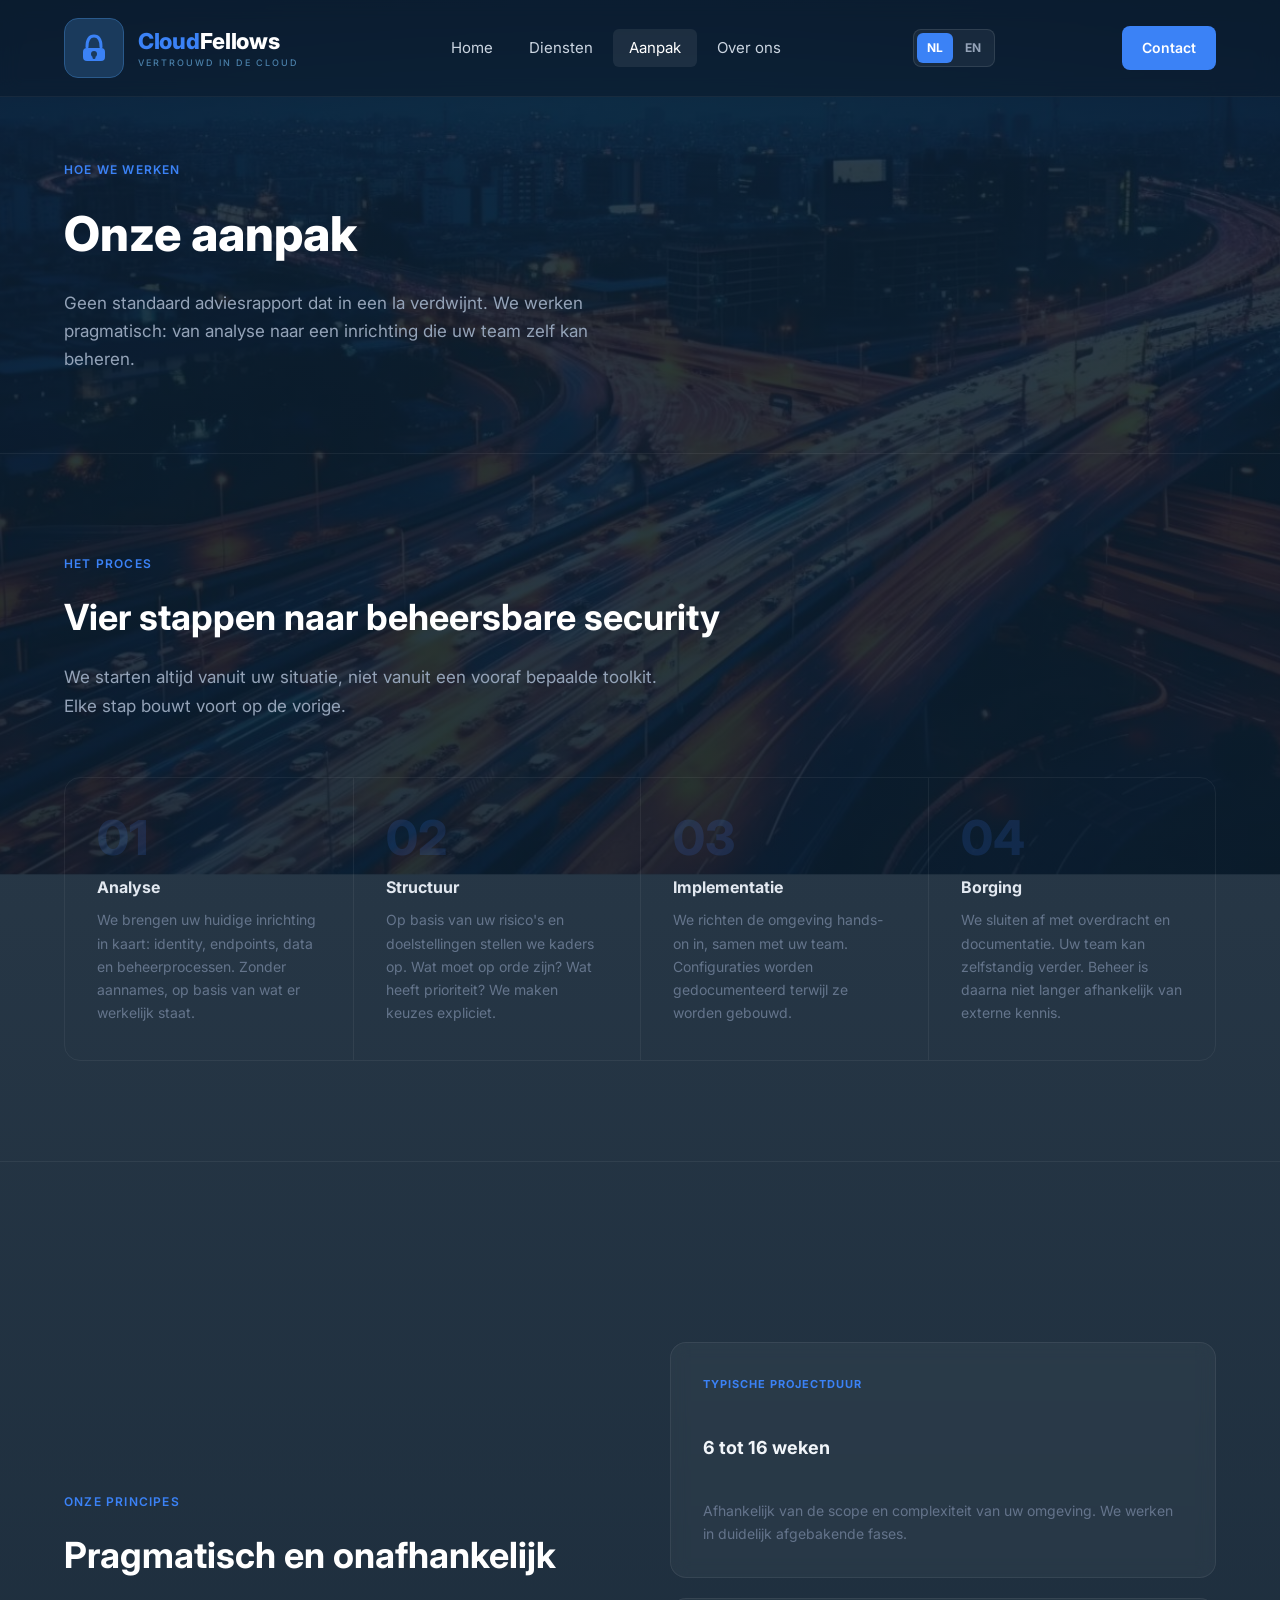
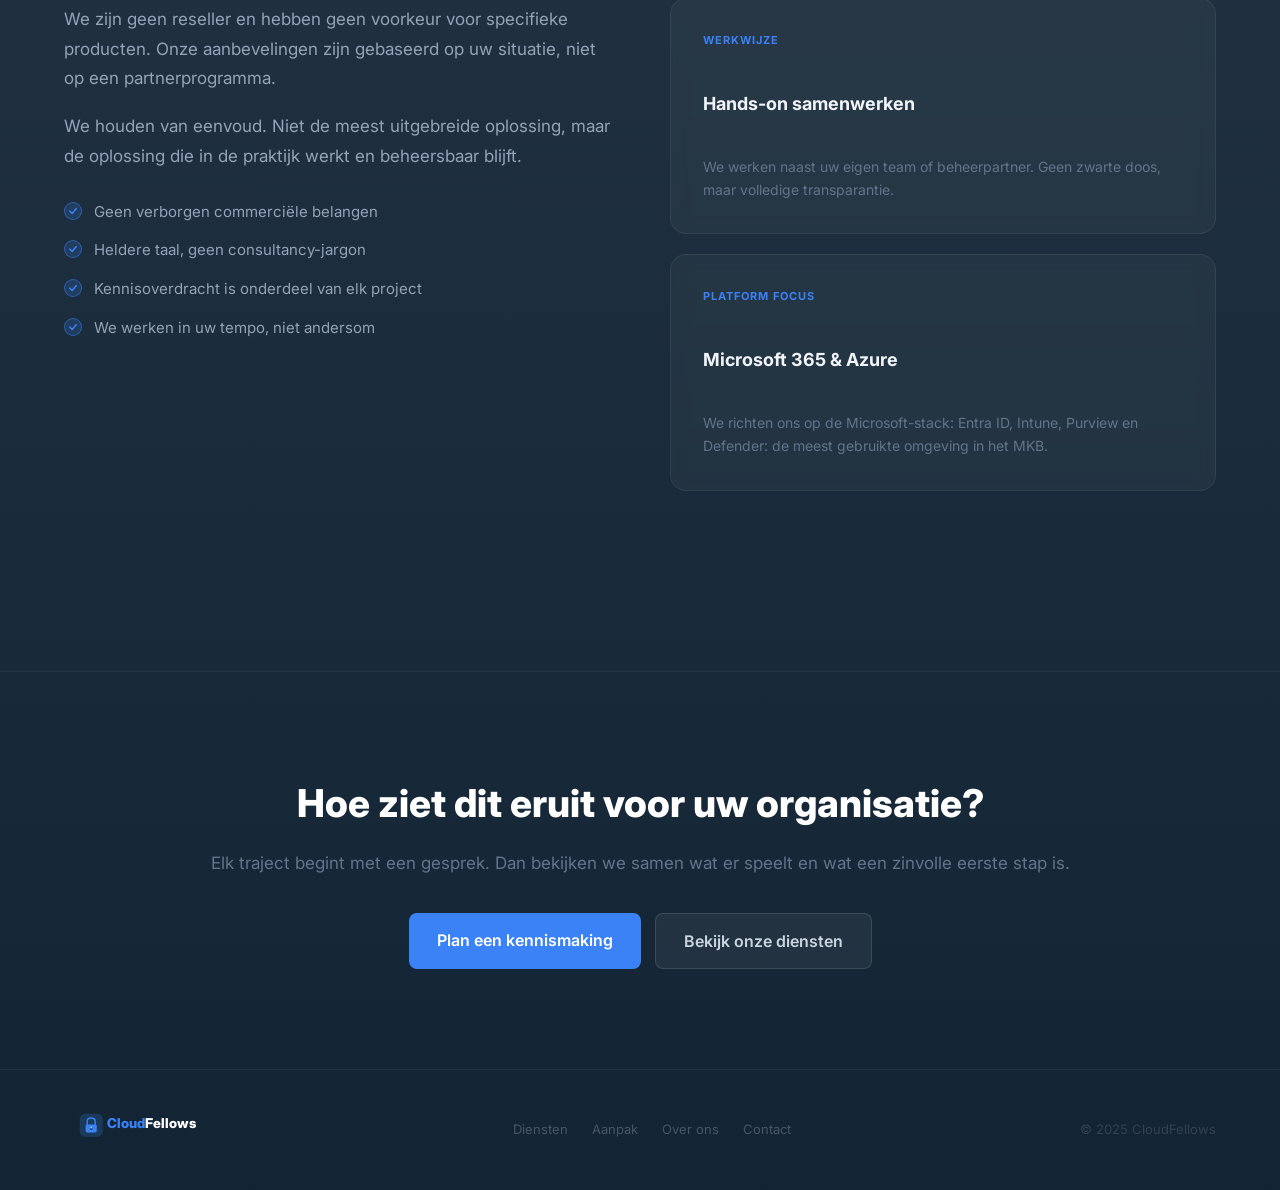
==== commit ef328423: "rollback" ====
--- a/aanpak.html
+++ b/aanpak.html
@@ -146,6 +146,5 @@
 }, { threshold: 0.12 });
 document.querySelectorAll('.reveal').forEach(el => obs.observe(el));
 </script>
-<a href="contact.html" class="mobile-contact-btn" style="display:none;">Contact</a>
 </body>
 </html>
--- a/style.css
+++ b/style.css
@@ -577,41 +577,18 @@
 @media (max-width: 768px) {
   .menu { display: none; }
 
-  /* Hide Contact button in nav on mobile */
-  .nav > .btn { display: none; }
-
   .nav {
     padding: 12px 0;
-    gap: 8px;
   }
 
   /* Compact lang switch on mobile */
   .lang-switch {
-    margin-right: 0 !important;
+    margin-right: 6px !important;
   }
   .lang-switch a.lang-btn {
-    padding: 5px 10px !important;
-    font-size: 12px !important;
-  }
-
-  /* Floating contact button bottom right */
-  .mobile-contact-btn {
-    display: flex !important;
-    position: fixed;
-    bottom: 24px;
-    right: 20px;
-    z-index: 999;
-    background: #3b82f6;
-    color: #fff;
-    padding: 12px 22px;
-    border-radius: 50px;
-    font-family: Inter, sans-serif;
-    font-size: 14px;
-    font-weight: 700;
-    text-decoration: none;
-    box-shadow: 0 4px 20px rgba(59,130,246,0.5);
-  }
-}
+    padding: 4px 8px !important;
+    font-size: 11px !important;
+  }
 
   /* Shrink logo on mobile */
   .logo {
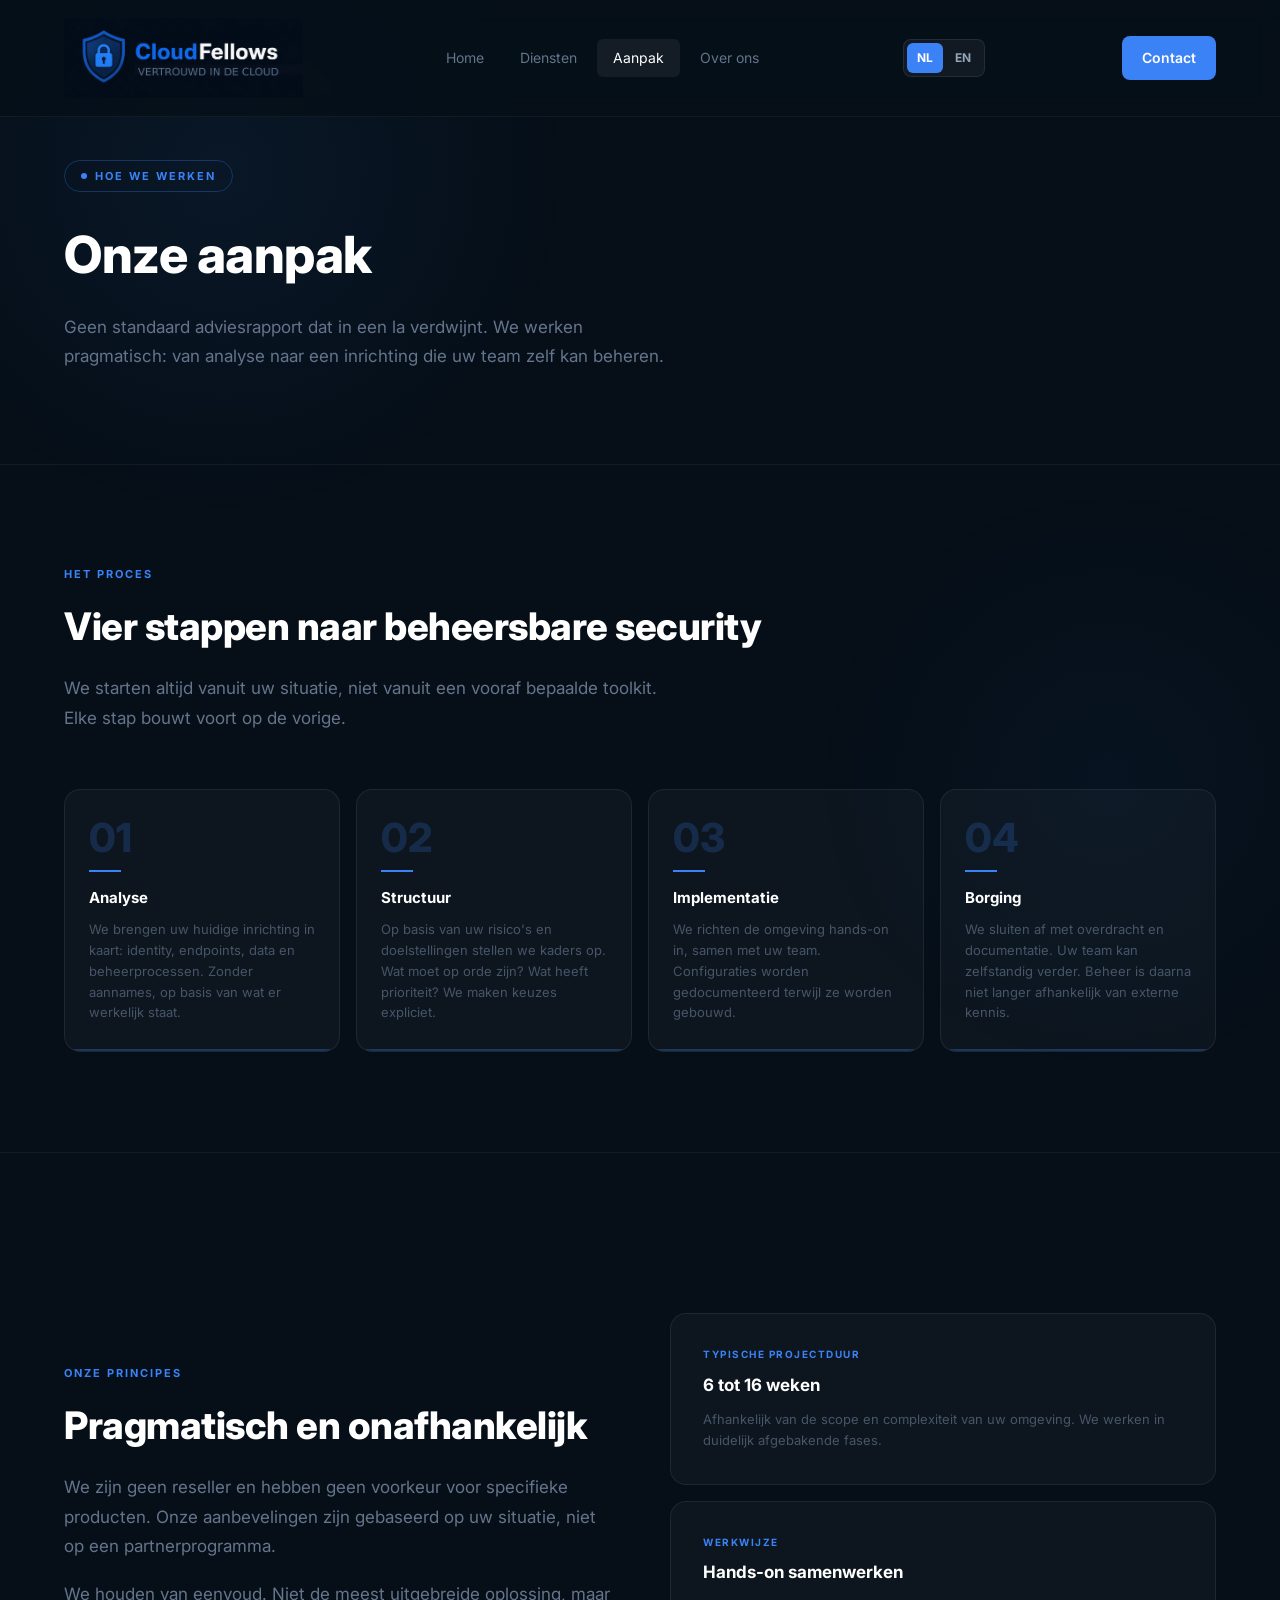
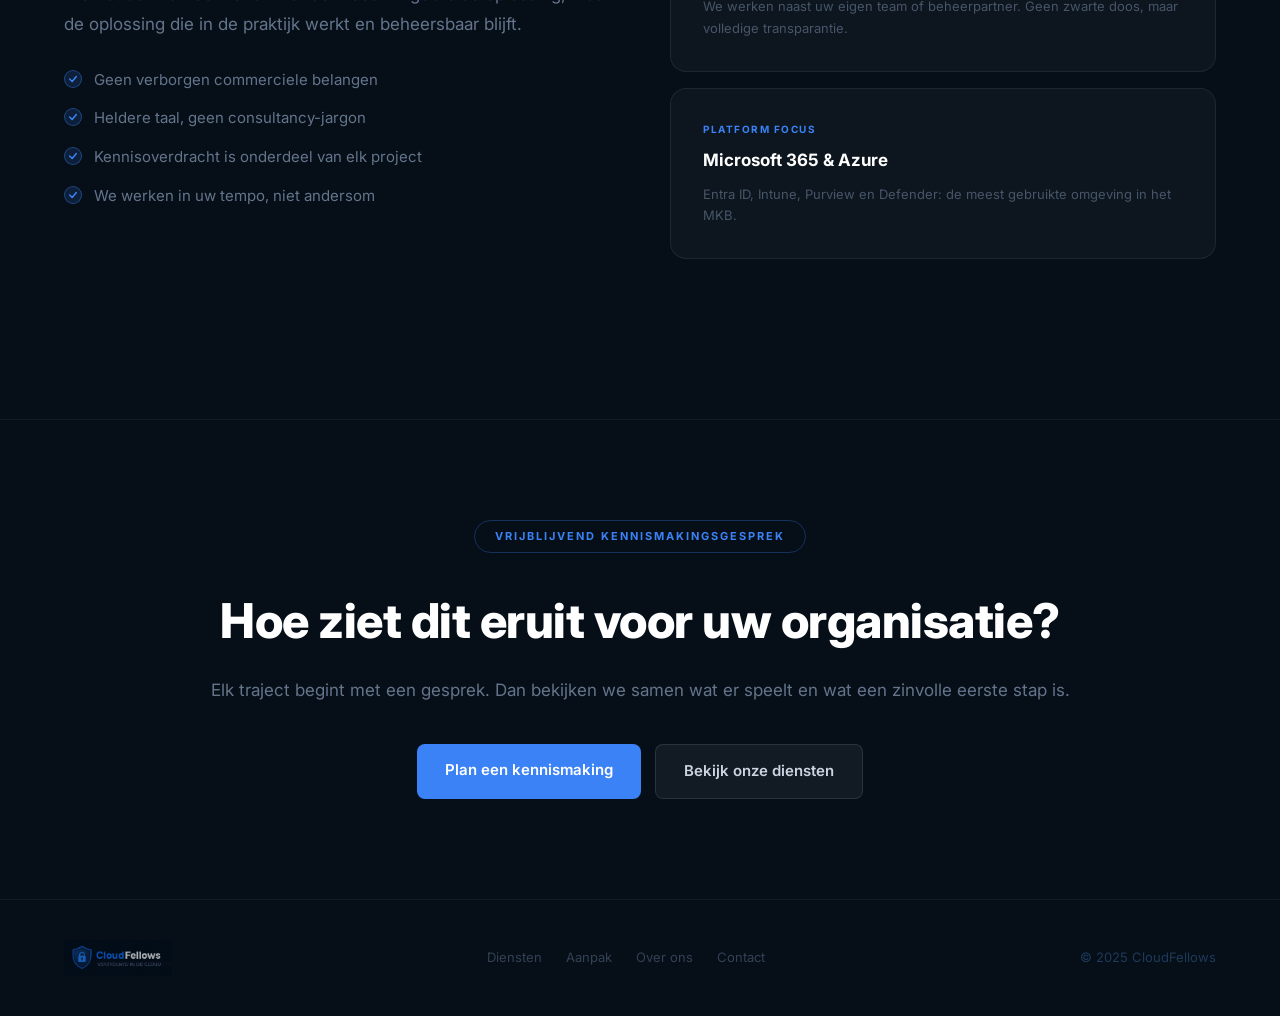
==== commit 6f1b294d: "logo aanpassing + managed diensten" ====
--- a/aanpak.html
+++ b/aanpak.html
@@ -6,116 +6,80 @@
 <meta name="description" content="Hoe CloudFellows werkt: van analyse naar een beheersbare security-inrichting in vier stappen.">
 <title>Aanpak CloudFellows</title>
 <link rel="stylesheet" href="style.css">
-<link href="https://fonts.googleapis.com/css2?family=Inter:wght@400;600;700;800&display=swap" rel="stylesheet">
+<link href="https://fonts.googleapis.com/css2?family=Inter:wght@400;500;600;700;800&display=swap" rel="stylesheet">
 </head>
-<body>
-
-<header>
+<body><header>
   <div class="wrap nav">
-    <a class="logo" href="index.html" style="display:inline-flex;align-items:center;gap:14px;text-decoration:none;"><div style="width:60px;height:60px;background:#1a3a5c;border:1px solid #2a5a8c;border-radius:14px;display:flex;align-items:center;justify-content:center;flex-shrink:0;"><svg width="28" height="30" viewBox="0 0 28 30" xmlns="http://www.w3.org/2000/svg"><path d="M7 14 Q7 3 14 3 Q21 3 21 14" fill="none" stroke="#3b82f6" stroke-width="3" stroke-linecap="round"/><rect x="3" y="15" width="22" height="13" rx="4" fill="#3b82f6"/><circle cx="14" cy="21" r="3" fill="#1a3a5c"/><rect x="12.5" y="22" width="3" height="4" rx="1.5" fill="#1a3a5c"/></svg></div><div style="display:flex;flex-direction:column;align-items:flex-start;"><svg width="180" height="28" viewBox="0 0 180 28" xmlns="http://www.w3.org/2000/svg">
-  <text y="22" font-family="Inter,Arial,sans-serif" font-weight="800" font-size="22" letter-spacing="-0.3">
-    <tspan fill="#3b82f6">Cloud</tspan><tspan fill="#ffffff">Fellows</tspan>
-  </text>
-</svg><svg width="160" height="14" viewBox="0 0 160 14" xmlns="http://www.w3.org/2000/svg">
-  <text y="11" font-family="Inter,Arial,sans-serif" font-weight="500" font-size="9" letter-spacing="2" fill="#4a7fa8">VERTROUWD IN DE CLOUD</text>
-</svg></div></a>
+    <a class="logo" href="index.html" style="display:inline-flex;align-items:center;text-decoration:none;"><img src="logo-shield-final.png" alt="CloudFellows" style="height:80px;width:auto;"></a>
     <div class="menu">
       <a href="index.html">Home</a>
       <a href="diensten.html">Diensten</a>
       <a href="aanpak.html" class="active">Aanpak</a>
       <a href="over-ons.html">Over ons</a>
     </div>
-    <div class="lang-switch" style="display:flex;align-items:center;gap:2px;background:rgba(255,255,255,0.06);border:1px solid rgba(255,255,255,0.1);border-radius:8px;padding:3px;margin-right:10px;">
+    <div class="lang-switch" style="display:flex;align-items:center;gap:2px;background:rgba(255,255,255,0.05);border:1px solid rgba(255,255,255,0.08);border-radius:8px;padding:3px;margin-right:10px;">
       <a href="aanpak.html" class="lang-btn" style="padding:5px 10px;border-radius:6px;font-size:12px;font-weight:700;cursor:pointer;text-decoration:none;background:#3b82f6;color:#fff;">NL</a>
       <a href="approach.html" class="lang-btn" style="padding:5px 10px;border-radius:6px;font-size:12px;font-weight:700;cursor:pointer;text-decoration:none;background:transparent;color:#94a3b8;">EN</a>
     </div>
     <a class="btn" href="contact.html">Contact</a>
+    <button class="hamburger" id="hamburger" aria-label="Menu"><span></span><span></span><span></span></button>
   </div>
-</header>
-
+</header><nav class="mobile-nav" id="mobileNav">
+  <a href="index.html">Home</a>
+  <a href="diensten.html">Diensten</a>
+  <a href="aanpak.html">Aanpak</a>
+  <a href="over-ons.html">Over ons</a>
+  <a href="contact.html">Contact</a>
+</nav>
 <section class="page-hero">
   <div class="wrap">
-    <div class="section-label reveal">Hoe we werken</div>
+    <div class="hero-eyebrow reveal"><div class="hero-eyebrow-dot"></div><span>Hoe we werken</span></div>
     <h1 class="reveal">Onze aanpak</h1>
     <p class="reveal">Geen standaard adviesrapport dat in een la verdwijnt. We werken pragmatisch: van analyse naar een inrichting die uw team zelf kan beheren.</p>
   </div>
 </section>
-
 <div class="divider"></div>
-
 <section class="section">
   <div class="wrap">
-    <div class="section-label reveal">Het proces</div>
+    <div class="section-eyebrow reveal">Het proces</div>
     <h2 class="reveal">Vier stappen naar beheersbare security</h2>
     <p class="section-intro reveal">We starten altijd vanuit uw situatie, niet vanuit een vooraf bepaalde toolkit. Elke stap bouwt voort op de vorige.</p>
-
-    <div class="steps reveal" style="margin-top: 48px; border: 1px solid rgba(255,255,255,0.06); border-radius: 16px; overflow: hidden;">
-      <div class="step">
-        <span class="step-num">01</span>
-        <div class="step-title">Analyse</div>
-        <div class="step-text">We brengen uw huidige inrichting in kaart: identity, endpoints, data en beheerprocessen. Zonder aannames, op basis van wat er werkelijk staat.</div>
-      </div>
-      <div class="step">
-        <span class="step-num">02</span>
-        <div class="step-title">Structuur</div>
-        <div class="step-text">Op basis van uw risico's en doelstellingen stellen we kaders op. Wat moet op orde zijn? Wat heeft prioriteit? We maken keuzes expliciet.</div>
-      </div>
-      <div class="step">
-        <span class="step-num">03</span>
-        <div class="step-title">Implementatie</div>
-        <div class="step-text">We richten de omgeving hands-on in, samen met uw team. Configuraties worden gedocumenteerd terwijl ze worden gebouwd.</div>
-      </div>
-      <div class="step">
-        <span class="step-num">04</span>
-        <div class="step-title">Borging</div>
-        <div class="step-text">We sluiten af met overdracht en documentatie. Uw team kan zelfstandig verder. Beheer is daarna niet langer afhankelijk van externe kennis.</div>
-      </div>
+    <div class="grid4 reveal">
+      <div class="step-card"><div class="step-n">01</div><div class="step-line"></div><div class="step-title">Analyse</div><div class="step-text">We brengen uw huidige inrichting in kaart: identity, endpoints, data en beheerprocessen. Zonder aannames, op basis van wat er werkelijk staat.</div></div>
+      <div class="step-card"><div class="step-n">02</div><div class="step-line"></div><div class="step-title">Structuur</div><div class="step-text">Op basis van uw risico&#39;s en doelstellingen stellen we kaders op. Wat moet op orde zijn? Wat heeft prioriteit? We maken keuzes expliciet.</div></div>
+      <div class="step-card"><div class="step-n">03</div><div class="step-line"></div><div class="step-title">Implementatie</div><div class="step-text">We richten de omgeving hands-on in, samen met uw team. Configuraties worden gedocumenteerd terwijl ze worden gebouwd.</div></div>
+      <div class="step-card"><div class="step-n">04</div><div class="step-line"></div><div class="step-title">Borging</div><div class="step-text">We sluiten af met overdracht en documentatie. Uw team kan zelfstandig verder. Beheer is daarna niet langer afhankelijk van externe kennis.</div></div>
     </div>
   </div>
 </section>
-
 <div class="divider"></div>
-
 <section class="section">
   <div class="wrap">
     <div class="highlight-row">
       <div class="reveal">
-        <div class="section-label">Onze principes</div>
+        <div class="section-eyebrow">Onze principes</div>
         <h2>Pragmatisch en onafhankelijk</h2>
         <p class="text">We zijn geen reseller en hebben geen voorkeur voor specifieke producten. Onze aanbevelingen zijn gebaseerd op uw situatie, niet op een partnerprogramma.</p>
         <p class="text">We houden van eenvoud. Niet de meest uitgebreide oplossing, maar de oplossing die in de praktijk werkt en beheersbaar blijft.</p>
         <ul class="highlight-list">
-          <li>Geen verborgen commerciële belangen</li>
+          <li>Geen verborgen commerciele belangen</li>
           <li>Heldere taal, geen consultancy-jargon</li>
           <li>Kennisoverdracht is onderdeel van elk project</li>
           <li>We werken in uw tempo, niet andersom</li>
         </ul>
       </div>
       <div class="reveal">
-        <div class="card" style="margin-bottom: 20px;">
-          <div class="card-label">Typische projectduur</div>
-          <div class="card-title">6 tot 16 weken</div>
-          <div class="card-text">Afhankelijk van de scope en complexiteit van uw omgeving. We werken in duidelijk afgebakende fases.</div>
-        </div>
-        <div class="card" style="margin-bottom: 20px;">
-          <div class="card-label">Werkwijze</div>
-          <div class="card-title">Hands-on samenwerken</div>
-          <div class="card-text">We werken naast uw eigen team of beheerpartner. Geen zwarte doos, maar volledige transparantie.</div>
-        </div>
-        <div class="card">
-          <div class="card-label">Platform focus</div>
-          <div class="card-title">Microsoft 365 & Azure</div>
-          <div class="card-text">We richten ons op de Microsoft-stack: Entra ID, Intune, Purview en Defender: de meest gebruikte omgeving in het MKB.</div>
-        </div>
+        <div class="card" style="margin-bottom:16px;"><div class="card-label" style="min-height:auto;">Typische projectduur</div><div class="card-title" style="min-height:auto;">6 tot 16 weken</div><div class="card-text">Afhankelijk van de scope en complexiteit van uw omgeving. We werken in duidelijk afgebakende fases.</div></div>
+        <div class="card" style="margin-bottom:16px;"><div class="card-label" style="min-height:auto;">Werkwijze</div><div class="card-title" style="min-height:auto;">Hands-on samenwerken</div><div class="card-text">We werken naast uw eigen team of beheerpartner. Geen zwarte doos, maar volledige transparantie.</div></div>
+        <div class="card"><div class="card-label" style="min-height:auto;">Platform focus</div><div class="card-title" style="min-height:auto;">Microsoft 365 &amp; Azure</div><div class="card-text">Entra ID, Intune, Purview en Defender: de meest gebruikte omgeving in het MKB.</div></div>
       </div>
     </div>
   </div>
 </section>
-
 <div class="divider"></div>
-
 <section class="cta">
   <div class="wrap reveal">
+    <div class="cta-badge">Vrijblijvend kennismakingsgesprek</div>
     <h2>Hoe ziet dit eruit voor uw organisatie?</h2>
     <p>Elk traject begint met een gesprek. Dan bekijken we samen wat er speelt en wat een zinvolle eerste stap is.</p>
     <div class="cta-actions">
@@ -124,11 +88,10 @@
     </div>
   </div>
 </section>
-
 <footer>
   <div class="wrap">
     <div class="footer-inner">
-      <span class="footer-logo"><svg width="160" height="32" viewBox="0 0 320 80" xmlns="http://www.w3.org/2000/svg"><rect x="0" y="10" width="56" height="56" rx="13" fill="#1a3a5c" stroke="#2a5a8c" stroke-width="0.5"/><rect x="14" y="36" width="28" height="20" rx="4" fill="#3b82f6"/><path d="M18 36 L18 28 Q18 20 28 20 Q38 20 38 28 L38 36" fill="none" stroke="#3b82f6" stroke-width="3.5" stroke-linecap="round"/><rect x="25" y="42" width="6" height="8" rx="3" fill="#1a3a5c"/><circle cx="28" cy="44" r="2.5" fill="#93c5fd"/><text y="46" font-family="Inter,sans-serif" font-weight="800" font-size="34" x="68"><tspan fill="#3b82f6">Cloud</tspan><tspan fill="#ffffff">Fellows</tspan></text></svg></span>
+      <img src="logo-shield-final.png" alt="CloudFellows" style="height:36px;width:auto;opacity:0.7;">
       <div class="footer-links">
         <a href="diensten.html">Diensten</a>
         <a href="aanpak.html">Aanpak</a>
@@ -139,12 +102,17 @@
     </div>
   </div>
 </footer>
-
-<script>
+<a href="contact.html" class="fab-contact">Contact</a><script>
 const obs = new IntersectionObserver(entries => {
   entries.forEach(e => { if(e.isIntersecting) e.target.classList.add('active'); });
 }, { threshold: 0.12 });
 document.querySelectorAll('.reveal').forEach(el => obs.observe(el));
+const hamburger = document.getElementById('hamburger');
+const mobileNav = document.getElementById('mobileNav');
+if (hamburger && mobileNav) {
+  hamburger.addEventListener('click', () => { hamburger.classList.toggle('open'); mobileNav.classList.toggle('open'); });
+  mobileNav.querySelectorAll('a').forEach(a => a.addEventListener('click', () => { hamburger.classList.remove('open'); mobileNav.classList.remove('open'); }));
+}
 </script>
 </body>
-</html>
+</html>
--- a/style.css
+++ b/style.css
@@ -1,672 +1,229 @@
-/* ─── RESET ─────────────────────────────────────────────── */
-*, *::before, *::after {
-  margin: 0; padding: 0; box-sizing: border-box;
+/* ─── RESET ──────────────────────────────────────────────── */
+*,*::before,*::after{margin:0;padding:0;box-sizing:border-box;}
+
+/* ─── BASE ───────────────────────────────────────────────── */
+html,body{font-family:'Inter',sans-serif;color:#fff;line-height:1.65;-webkit-font-smoothing:antialiased;background:#060f18;min-height:100vh;}
+
+/* Background glows */
+body::before{content:"";position:fixed;top:-20%;left:-10%;width:700px;height:700px;background:radial-gradient(circle,rgba(59,130,246,0.07) 0%,transparent 70%);pointer-events:none;z-index:0;}
+body::after{content:"";position:fixed;bottom:-20%;right:-10%;width:600px;height:600px;background:radial-gradient(circle,rgba(59,130,246,0.04) 0%,transparent 70%);pointer-events:none;z-index:0;}
+
+/* ─── LAYOUT ─────────────────────────────────────────────── */
+.wrap{width:90%;max-width:1280px;margin:0 auto;position:relative;z-index:1;}
+
+/* ─── HEADER ─────────────────────────────────────────────── */
+header{position:fixed;width:100%;top:0;z-index:1000;background:rgba(6,15,24,0.8);backdrop-filter:blur(12px);border-bottom:1px solid rgba(255,255,255,0.05);}
+.nav{display:flex;justify-content:space-between;align-items:center;padding:18px 0;}
+.logo{text-decoration:none;display:flex;align-items:center;gap:14px;}
+.menu{display:flex;align-items:center;gap:4px;}
+.menu a{padding:7px 16px;color:#64748b;text-decoration:none;font-size:14px;border-radius:6px;transition:all 0.2s;}
+.menu a:hover,.menu a.active{color:#fff;background:rgba(255,255,255,0.06);}
+
+/* ─── BUTTONS ────────────────────────────────────────────── */
+.btn{background:#3b82f6;padding:10px 20px;border-radius:8px;text-decoration:none;color:#fff;font-size:14px;font-weight:600;transition:all 0.25s;display:inline-block;border:none;cursor:pointer;font-family:inherit;}
+.btn:hover{background:#2563eb;transform:translateY(-2px);}
+.btn.big{padding:14px 28px;font-size:15px;}
+.btn-ghost{background:rgba(255,255,255,0.05);border:1px solid rgba(255,255,255,0.1);padding:10px 20px;border-radius:8px;text-decoration:none;color:#cbd5e1;font-size:14px;font-weight:600;transition:all 0.25s;display:inline-block;}
+.btn-ghost:hover{background:rgba(255,255,255,0.09);color:#fff;}
+.btn-ghost.big{padding:14px 28px;font-size:15px;}
+
+/* ─── LANG SWITCH ────────────────────────────────────────── */
+.lang-switch{display:flex;align-items:center;gap:2px;background:rgba(255,255,255,0.05);border:1px solid rgba(255,255,255,0.08);border-radius:8px;padding:3px;margin-right:10px;}
+.lang-btn{padding:5px 10px;border-radius:6px;font-size:12px;font-weight:700;cursor:pointer;text-decoration:none;transition:all 0.2s;}
+
+/* ─── HERO ───────────────────────────────────────────────── */
+.hero{min-height:100vh;display:flex;align-items:center;padding-top:100px;padding-bottom:80px;}
+.hero-grid{display:grid;grid-template-columns:1fr 380px;gap:80px;align-items:center;}
+.hero-eyebrow{display:inline-flex;align-items:center;gap:8px;border:1px solid rgba(59,130,246,0.3);border-radius:20px;padding:6px 16px;margin-bottom:28px;}
+.hero-eyebrow-dot{width:6px;height:6px;background:#3b82f6;border-radius:50%;flex-shrink:0;}
+.hero-eyebrow span{font-size:11px;font-weight:700;letter-spacing:2px;color:#3b82f6;text-transform:uppercase;}
+.hero h1{font-size:clamp(38px,5vw,58px);font-weight:800;line-height:1.1;letter-spacing:-1px;margin-bottom:24px;}
+.hero h1 em{color:#3b82f6;font-style:normal;}
+.hero p{color:#64748b;font-size:17px;line-height:1.75;max-width:520px;margin-bottom:16px;}
+.hero-actions{display:flex;gap:14px;flex-wrap:wrap;margin-top:24px;}
+
+/* ─── STAT PANEL ─────────────────────────────────────────── */
+.stat-panel{display:grid;grid-template-columns:1fr 1fr;gap:12px;}
+.stat-box{background:rgba(255,255,255,0.03);border:1px solid rgba(255,255,255,0.07);border-radius:14px;padding:24px 20px;position:relative;overflow:hidden;}
+.stat-box::before{content:"";position:absolute;top:0;left:0;right:0;height:2px;background:linear-gradient(90deg,#3b82f6,transparent);}
+.stat-num{font-size:26px;font-weight:800;color:#3b82f6;margin-bottom:6px;}
+.stat-label{font-size:12px;color:#475569;font-weight:500;line-height:1.4;}
+
+/* ─── PAGE HERO (subpages) ───────────────────────────────── */
+.page-hero{padding:160px 0 80px;}
+.page-hero .hero-eyebrow{margin-bottom:20px;}
+.page-hero h1{font-size:clamp(32px,4vw,52px);font-weight:800;letter-spacing:-0.5px;margin-bottom:16px;}
+.page-hero p{color:#64748b;font-size:17px;max-width:600px;line-height:1.75;margin-bottom:12px;}
+
+/* ─── SECTIONS ───────────────────────────────────────────── */
+.section{padding:100px 0;position:relative;z-index:1;}
+.section-eyebrow{font-size:11px;font-weight:700;letter-spacing:2px;text-transform:uppercase;color:#3b82f6;margin-bottom:12px;}
+.section h2{font-size:clamp(26px,3vw,38px);font-weight:800;letter-spacing:-0.5px;margin-bottom:16px;}
+.section-intro{color:#64748b;font-size:17px;max-width:600px;margin-bottom:56px;line-height:1.75;}
+
+/* ─── DIVIDER ────────────────────────────────────────────── */
+.divider{height:1px;background:rgba(255,255,255,0.05);position:relative;z-index:1;}
+
+/* ─── CARDS ──────────────────────────────────────────────── */
+.card{background:rgba(255,255,255,0.03);border:1px solid rgba(255,255,255,0.07);border-radius:16px;padding:32px;transition:all 0.3s ease;}
+.card:hover{border-color:rgba(59,130,246,0.2);background:rgba(59,130,246,0.04);transform:translateY(-4px);}
+
+.card-icon{font-size:28px;margin-bottom:16px;display:block;}
+.card-label{font-size:10px;font-weight:700;letter-spacing:1.5px;text-transform:uppercase;color:#3b82f6;margin-bottom:8px;min-height:48px;display:flex;align-items:flex-start;}
+.card-title{font-size:17px;font-weight:700;color:#fff;margin-bottom:10px;min-height:56px;display:flex;align-items:flex-start;}
+.card-text{font-size:13px;color:#475569;line-height:1.65;}
+
+/* ─── NUMBERED PROBLEM CARDS ─────────────────────────────── */
+.prob-num{font-size:48px;font-weight:800;line-height:1;margin-bottom:16px;letter-spacing:-2px;}
+.prob-num.c1{color:#3b82f6;}
+.prob-num.c2{color:#6366f1;}
+.prob-num.c3{color:#8b5cf6;}
+.prob-num.c4{color:#a855f7;}
+
+/* ─── STEP CARDS ─────────────────────────────────────────── */
+.step-card{background:rgba(255,255,255,0.03);border:1px solid rgba(255,255,255,0.07);border-radius:16px;padding:28px 24px;position:relative;overflow:hidden;transition:all 0.3s;}
+.step-card:hover{border-color:rgba(59,130,246,0.2);transform:translateY(-3px);}
+.step-card::after{content:"";position:absolute;bottom:0;left:0;right:0;height:2px;background:rgba(59,130,246,0.3);}
+.step-n{font-size:40px;font-weight:800;color:rgba(59,130,246,0.2);line-height:1;margin-bottom:12px;}
+.step-line{width:32px;height:2px;background:#3b82f6;margin-bottom:14px;}
+.step-title{font-size:15px;font-weight:700;color:#fff;margin-bottom:8px;}
+.step-text{font-size:13px;color:#475569;line-height:1.6;}
+
+/* ─── GRIDS ──────────────────────────────────────────────── */
+.grid{display:grid;grid-template-columns:repeat(auto-fit,minmax(260px,1fr));gap:16px;}
+.grid2{display:grid;grid-template-columns:repeat(auto-fit,minmax(300px,1fr));gap:16px;}
+.grid3{display:grid;grid-template-columns:repeat(3,1fr);gap:16px;}
+.grid4{display:grid;grid-template-columns:repeat(4,1fr);gap:16px;}
+
+/* ─── HIGHLIGHT ROW ──────────────────────────────────────── */
+.highlight-row{display:grid;grid-template-columns:1fr 1fr;gap:60px;align-items:center;padding:60px 0;}
+.highlight-list{list-style:none;display:flex;flex-direction:column;gap:14px;margin-top:28px;}
+.highlight-list li{display:flex;gap:12px;align-items:flex-start;font-size:15px;color:#64748b;}
+.highlight-list li::before{content:"";width:18px;height:18px;min-width:18px;background:rgba(59,130,246,0.15);border-radius:50%;border:1px solid rgba(59,130,246,0.4);background-image:url("data:image/svg+xml,%3Csvg xmlns='http://www.w3.org/2000/svg' viewBox='0 0 12 12'%3E%3Cpolyline points='2,6 5,9 10,3' fill='none' stroke='%233b82f6' stroke-width='1.8' stroke-linecap='round' stroke-linejoin='round'/%3E%3C/svg%3E");background-repeat:no-repeat;background-position:center;background-size:10px;margin-top:2px;}
+
+/* ─── STEPS (aanpak) ─────────────────────────────────────── */
+.steps{display:grid;grid-template-columns:repeat(auto-fit,minmax(220px,1fr));gap:0;}
+.step{padding:36px 28px;position:relative;border-left:1px solid rgba(255,255,255,0.05);}
+.step:first-child{border-left:none;}
+.step-num{font-size:48px;font-weight:800;color:rgba(59,130,246,0.15);line-height:1;margin-bottom:12px;display:block;}
+
+/* ─── TEXT ───────────────────────────────────────────────── */
+.text{color:#64748b;margin-bottom:18px;font-size:17px;line-height:1.75;}
+
+/* ─── CTA SECTION ────────────────────────────────────────── */
+.cta{padding:100px 0;text-align:center;position:relative;z-index:1;}
+.cta-badge{display:inline-block;border:1px solid rgba(59,130,246,0.3);border-radius:20px;padding:6px 20px;font-size:11px;font-weight:700;letter-spacing:2px;color:#3b82f6;text-transform:uppercase;margin-bottom:28px;}
+.cta h2{font-size:clamp(28px,4vw,48px);font-weight:800;letter-spacing:-0.5px;margin-bottom:16px;}
+.cta p{color:#64748b;font-size:17px;margin-bottom:40px;}
+.cta-actions{display:flex;gap:14px;justify-content:center;flex-wrap:wrap;}
+
+/* ─── FORM ───────────────────────────────────────────────── */
+.form-wrap{max-width:560px;}
+.form-group{margin-bottom:18px;}
+.form-group label{display:block;font-size:13px;font-weight:600;color:#475569;margin-bottom:7px;letter-spacing:0.3px;}
+.form-group input,.form-group textarea,.form-group select{width:100%;background:rgba(255,255,255,0.04);border:1px solid rgba(255,255,255,0.08);border-radius:10px;padding:13px 16px;color:#fff;font-size:15px;font-family:inherit;transition:border-color 0.2s;outline:none;}
+.form-group input::placeholder,.form-group textarea::placeholder{color:#1e3a5a;}
+.form-group input:focus,.form-group textarea:focus{border-color:rgba(59,130,246,0.4);background:rgba(255,255,255,0.06);}
+.form-group textarea{resize:vertical;min-height:130px;}
+.form-row{display:grid;grid-template-columns:1fr 1fr;gap:16px;}
+
+/* ─── TIER CARDS (MSP) ───────────────────────────────────── */
+.tier-grid{display:grid;grid-template-columns:1fr 1fr;gap:24px;margin-top:40px;margin-bottom:40px;}
+.tier-card{background:rgba(255,255,255,0.03);border:1px solid rgba(255,255,255,0.07);border-radius:18px;padding:36px;display:flex;flex-direction:column;transition:all 0.3s;position:relative;overflow:hidden;}
+.tier-card:hover{border-color:rgba(59,130,246,0.25);transform:translateY(-4px);}
+.tier-advanced{border-color:rgba(59,130,246,0.25);background:rgba(59,130,246,0.04);}
+.tier-num{font-size:10px;font-weight:700;letter-spacing:2px;text-transform:uppercase;color:#3b82f6;margin-bottom:8px;}
+.tier-name{font-size:21px;font-weight:800;color:#fff;margin-bottom:6px;}
+.tier-sub{font-size:13px;color:#475569;margin-bottom:18px;font-style:italic;}
+.tier-badge-pill{display:inline-block;font-size:10px;font-weight:700;padding:3px 12px;border-radius:20px;margin-bottom:18px;background:rgba(255,255,255,0.06);color:#64748b;letter-spacing:0.5px;}
+.tier-badge-blue{background:#3b82f6;color:#fff;}
+.tier-divider{height:1px;background:rgba(255,255,255,0.07);margin-bottom:22px;}
+.tier-list{list-style:none;display:flex;flex-direction:column;gap:11px;margin-bottom:28px;flex:1;}
+.tier-list li{display:flex;align-items:flex-start;gap:11px;font-size:13px;color:#cbd5e1;line-height:1.5;}
+.tier-list li::before{content:"";width:17px;height:17px;min-width:17px;border-radius:50%;border:1px solid rgba(59,130,246,0.4);background:rgba(59,130,246,0.12);background-image:url("data:image/svg+xml,%3Csvg xmlns='http://www.w3.org/2000/svg' viewBox='0 0 12 12'%3E%3Cpolyline points='2,6 5,9 10,3' fill='none' stroke='%233b82f6' stroke-width='1.8' stroke-linecap='round' stroke-linejoin='round'/%3E%3C/svg%3E");background-repeat:no-repeat;background-position:center;background-size:9px;margin-top:2px;flex-shrink:0;}
+.tier-list li.tier-dim{color:#334155;}
+.tier-list li.tier-dim::before{border-color:rgba(255,255,255,0.1);background:rgba(255,255,255,0.03);background-image:url("data:image/svg+xml,%3Csvg xmlns='http://www.w3.org/2000/svg' viewBox='0 0 12 12'%3E%3Cpolyline points='2,6 5,9 10,3' fill='none' stroke='%23334155' stroke-width='1.8' stroke-linecap='round' stroke-linejoin='round'/%3E%3C/svg%3E");background-repeat:no-repeat;background-position:center;background-size:9px;}
+.tier-list li.tier-highlight{color:#fff;font-weight:600;}
+.tier-price{font-size:12px;color:#475569;margin-bottom:18px;}
+.tier-price span{color:#3b82f6;font-weight:600;}
+.tier-routes{display:grid;grid-template-columns:1fr 1fr;gap:20px;margin-top:32px;}
+.tier-route-card{background:rgba(255,255,255,0.02);border:1px solid rgba(255,255,255,0.06);border-radius:14px;padding:24px;display:flex;gap:16px;align-items:flex-start;}
+.tier-route-icon{font-size:22px;flex-shrink:0;margin-top:2px;}
+.tier-route-card h4{font-size:15px;font-weight:700;color:#fff;margin-bottom:6px;}
+.tier-route-card p{font-size:13px;color:#475569;line-height:1.6;}
+
+/* ─── FOOTER ─────────────────────────────────────────────── */
+footer{border-top:1px solid rgba(255,255,255,0.05);padding:40px 0;position:relative;z-index:1;}
+.footer-inner{display:flex;justify-content:space-between;align-items:center;flex-wrap:wrap;gap:16px;}
+.footer-links{display:flex;gap:24px;}
+.footer-links a{font-size:13px;color:#334155;text-decoration:none;transition:color 0.2s;}
+.footer-links a:hover{color:#64748b;}
+.footer-copy{font-size:13px;color:#1e3a5a;}
+
+/* ─── HAMBURGER ──────────────────────────────────────────── */
+.hamburger{display:none;flex-direction:column;justify-content:space-between;width:24px;height:18px;background:none;border:none;cursor:pointer;padding:0;flex-shrink:0;}
+.hamburger span{display:block;width:24px;height:2px;background:#fff;border-radius:2px;transition:all 0.3s ease;}
+.hamburger.open span:nth-child(1){transform:translateY(8px) rotate(45deg);}
+.hamburger.open span:nth-child(2){opacity:0;}
+.hamburger.open span:nth-child(3){transform:translateY(-8px) rotate(-45deg);}
+
+/* ─── MOBILE NAV ─────────────────────────────────────────── */
+.mobile-nav{display:none;position:fixed;inset:0;background:rgba(6,15,24,0.98);backdrop-filter:blur(12px);z-index:999;flex-direction:column;align-items:center;justify-content:center;gap:40px;}
+.mobile-nav.open{display:flex;}
+.mobile-nav a{color:#fff;text-decoration:none;font-size:28px;font-weight:700;font-family:inherit;transition:color 0.2s;}
+.mobile-nav a:hover{color:#3b82f6;}
+
+/* ─── FAB CONTACT ────────────────────────────────────────── */
+.fab-contact{display:none;position:fixed;bottom:24px;right:20px;z-index:998;background:#3b82f6;color:#fff;padding:12px 24px;border-radius:50px;font-family:inherit;font-size:15px;font-weight:700;text-decoration:none;box-shadow:0 4px 20px rgba(59,130,246,0.4);}
+
+/* ─── SCROLL REVEAL ──────────────────────────────────────── */
+.reveal{opacity:0;transform:translateY(28px);transition:opacity 0.75s ease,transform 0.75s ease;}
+.reveal.active{opacity:1;transform:translateY(0);}
+
+/* ─── TABLET ─────────────────────────────────────────────── */
+@media(min-width:769px) and (max-width:1024px){
+  .menu a{padding:6px 10px;font-size:13px;}
+  .hero-grid{grid-template-columns:1fr;gap:48px;}
+  .stat-panel{grid-template-columns:repeat(4,1fr);}
+  .grid4{grid-template-columns:repeat(2,1fr);}
+  .highlight-row{gap:40px;}
 }
 
-/* ─── BASE ───────────────────────────────────────────────── */
-body {
-  font-family: 'Inter', sans-serif;
-  color: #fff;
-  line-height: 1.65;
-  -webkit-font-smoothing: antialiased;
-  background:
-    linear-gradient(rgba(11,29,46,0.85), rgba(11,29,46,0.97)),
-    url('highway.webp') center/cover fixed;
-  min-height: 100vh;
+/* ─── MOBILE ─────────────────────────────────────────────── */
+@media(max-width:768px){
+  .menu{display:none;}
+  .nav>.btn{display:none;}
+  .hamburger{display:flex;}
+  .fab-contact{display:flex;align-items:center;}
+  .nav{padding:12px 0;gap:8px;}
+  .lang-switch{margin-right:0!important;}
+  .lang-btn{padding:5px 9px!important;font-size:11px!important;}
+  .logo{gap:8px!important;}
+  .logo>div:first-child{width:40px!important;height:40px!important;border-radius:10px!important;flex-shrink:0!important;}
+  .logo>div:first-child svg{width:20px!important;height:22px!important;}
+  .logo>div:last-child svg:last-child{display:none!important;}
+  .hero{padding-top:80px;padding-bottom:40px;min-height:auto;}
+  .hero-grid{grid-template-columns:1fr;gap:40px;}
+  .stat-panel{grid-template-columns:1fr 1fr;}
+  .hero h1{font-size:30px;}
+  .hero p{font-size:15px;}
+  .hero-actions{flex-direction:column;align-items:stretch;}
+  .hero-actions a{text-align:center;}
+  .section{padding:56px 0;}
+  .section h2{font-size:24px;}
+  .section-intro{font-size:15px;margin-bottom:32px;}
+  .page-hero{padding:90px 0 36px;}
+  .page-hero h1{font-size:28px;}
+  .grid,.grid2,.grid3,.grid4{grid-template-columns:1fr;}
+  .highlight-row{grid-template-columns:1fr;gap:32px;padding:40px 0;}
+  .steps{grid-template-columns:1fr;}
+  .step{border-left:none;border-top:1px solid rgba(255,255,255,0.05);}
+  .step:first-child{border-top:none;}
+  .tier-grid,.tier-routes{grid-template-columns:1fr;}
+  div[style*="grid-template-columns: 1fr 1fr"]{grid-template-columns:1fr!important;gap:32px!important;}
+  .cta-actions{flex-direction:column;align-items:stretch;}
+  .cta-actions a{text-align:center;}
+  .footer-inner{flex-direction:column;align-items:flex-start;gap:20px;}
+  .footer-links{flex-wrap:wrap;gap:16px;}
+  .form-row{grid-template-columns:1fr;}
 }
-
-/* ─── LAYOUT ─────────────────────────────────────────────── */
-.wrap {
-  width: 90%;
-  max-width: 1200px;
-  margin: 0 auto;
-}
-
-/* ─── HEADER ─────────────────────────────────────────────── */
-header {
-  position: fixed;
-  width: 100%;
-  top: 0;
-  z-index: 1000;
-  background: rgba(11,29,46,0.65);
-  backdrop-filter: blur(10px);
-  border-bottom: 1px solid rgba(255,255,255,0.05);
-}
-
-.nav {
-  display: flex;
-  justify-content: space-between;
-  align-items: center;
-  padding: 18px 0;
-}
-
-.logo {
-  text-decoration: none;
-  display: flex;
-  align-items: center;
-}
-
-.menu {
-  display: flex;
-  align-items: center;
-  gap: 4px;
-}
-
-.menu a {
-  padding: 7px 16px;
-  color: #cbd5e1;
-  text-decoration: none;
-  font-size: 15px;
-  border-radius: 6px;
-  transition: all 0.2s;
-}
-
-.menu a:hover,
-.menu a.active {
-  color: #fff;
-  background: rgba(255,255,255,0.07);
-}
-
-/* ─── BUTTONS ────────────────────────────────────────────── */
-.btn {
-  background: #3b82f6;
-  padding: 10px 20px;
-  border-radius: 8px;
-  text-decoration: none;
-  color: #fff;
-  font-size: 14px;
-  font-weight: 600;
-  transition: all 0.25s ease;
-  display: inline-block;
-  border: none;
-  cursor: pointer;
-  font-family: inherit;
-}
-
-.btn:hover {
-  background: #2563eb;
-  transform: translateY(-2px);
-  box-shadow: 0 8px 24px rgba(59,130,246,0.3);
-}
-
-.btn.big {
-  padding: 14px 28px;
-  font-size: 16px;
-}
-
-.btn-ghost {
-  background: rgba(255,255,255,0.06);
-  border: 1px solid rgba(255,255,255,0.12);
-  padding: 10px 20px;
-  border-radius: 8px;
-  text-decoration: none;
-  color: #cbd5e1;
-  font-size: 14px;
-  font-weight: 600;
-  transition: all 0.25s;
-  display: inline-block;
-}
-
-.btn-ghost:hover {
-  background: rgba(255,255,255,0.10);
-  color: #fff;
-  transform: translateY(-2px);
-}
-
-.btn-ghost.big {
-  padding: 14px 28px;
-  font-size: 16px;
-}
-
-/* ─── HERO ───────────────────────────────────────────────── */
-.hero {
-  min-height: 75vh;
-  display: flex;
-  align-items: center;
-  padding-top: 120px;
-  padding-bottom: 80px;
-}
-
-.hero h1 {
-  font-size: clamp(36px, 5vw, 56px);
-  font-weight: 800;
-  line-height: 1.12;
-  margin-bottom: 22px;
-  max-width: 700px;
-}
-
-.hero h1 span { color: #3b82f6; }
-
-.hero p {
-  color: #94a3b8;
-  margin-bottom: 16px;
-  max-width: 580px;
-  font-size: 17px;
-}
-
-.hero-actions {
-  display: flex;
-  gap: 14px;
-  flex-wrap: wrap;
-  margin-top: 36px;
-}
-
-/* ─── PAGE HERO (subpages) ───────────────────────────────── */
-.page-hero {
-  padding: 160px 0 80px;
-}
-
-.page-hero h1 {
-  font-size: clamp(32px, 4vw, 48px);
-  font-weight: 800;
-  margin-bottom: 16px;
-}
-
-.page-hero p {
-  color: #94a3b8;
-  font-size: 17px;
-  max-width: 560px;
-}
-
-/* ─── SECTIONS ───────────────────────────────────────────── */
-.section {
-  padding: 100px 0;
-}
-
-.section-label {
-  font-size: 12px;
-  font-weight: 600;
-  letter-spacing: 1.2px;
-  text-transform: uppercase;
-  color: #3b82f6;
-  margin-bottom: 14px;
-}
-
-.section h2 {
-  font-size: clamp(26px, 3vw, 36px);
-  font-weight: 700;
-  margin-bottom: 16px;
-}
-
-.section-intro {
-  color: #94a3b8;
-  font-size: 17px;
-  max-width: 600px;
-  margin-bottom: 56px;
-  line-height: 1.7;
-}
-
-/* ─── TEXT BLOCK ─────────────────────────────────────────── */
-.text-block {
-  max-width: 680px;
-  margin-bottom: 56px;
-}
-
-.text {
-  color: #94a3b8;
-  margin-bottom: 18px;
-  font-size: 17px;
-  line-height: 1.75;
-}
-
-/* ─── GRIDS ──────────────────────────────────────────────── */
-.grid {
-  display: grid;
-  grid-template-columns: repeat(auto-fit, minmax(260px, 1fr));
-  gap: 24px;
-}
-
-.grid2 {
-  display: grid;
-  grid-template-columns: repeat(auto-fit, minmax(300px, 1fr));
-  gap: 24px;
-}
-
-.grid4 {
-  display: grid;
-  grid-template-columns: repeat(auto-fit, minmax(220px, 1fr));
-  gap: 24px;
-}
-
-/* ─── CARDS ──────────────────────────────────────────────── */
-.card {
-  background: rgba(255,255,255,0.04);
-  border: 1px solid rgba(255,255,255,0.07);
-  border-radius: 16px;
-  padding: 32px;
-  backdrop-filter: blur(8px);
-  transition: all 0.3s ease;
-  position: relative;
-  overflow: hidden;
-}
-
-.card::before {
-  content: "";
-  position: absolute;
-  inset: 0;
-  background: radial-gradient(circle at top left, rgba(59,130,246,0.12), transparent 65%);
-  opacity: 0;
-  transition: opacity 0.4s;
-}
-
-.card:hover::before { opacity: 1; }
-
-.card:hover {
-  transform: translateY(-5px);
-  border-color: rgba(59,130,246,0.25);
-  box-shadow: 0 20px 50px rgba(0,0,0,0.25);
-}
-
-.card-icon {
-  font-size: 28px;
-  margin-bottom: 16px;
-  display: block;
-  height: 40px;
-  line-height: 40px;
-}
-
-.card-label {
-  font-size: 11px;
-  font-weight: 700;
-  letter-spacing: 1px;
-  text-transform: uppercase;
-  color: #3b82f6;
-  margin-bottom: 10px;
-  min-height: 48px;
-  display: flex;
-  align-items: flex-start;
-}
-
-.card-title {
-  font-size: 18px;
-  font-weight: 700;
-  margin-bottom: 10px;
-  color: #f1f5f9;
-  min-height: 56px;
-  display: flex;
-  align-items: flex-start;
-}
-
-.card-title {
-  font-size: 18px;
-  font-weight: 700;
-  margin-bottom: 10px;
-  color: #f1f5f9;
-}
-
-.card-text {
-  font-size: 14px;
-  color: #64748b;
-  line-height: 1.65;
-}
-
-/* ─── NUMBERED STEPS ─────────────────────────────────────── */
-.steps {
-  display: grid;
-  grid-template-columns: repeat(auto-fit, minmax(240px, 1fr));
-  gap: 0;
-  position: relative;
-}
-
-.step {
-  padding: 36px 32px;
-  position: relative;
-  border-left: 1px solid rgba(255,255,255,0.06);
-}
-
-.step:first-child { border-left: none; }
-
-.step-num {
-  font-size: 48px;
-  font-weight: 800;
-  color: rgba(59,130,246,0.15);
-  line-height: 1;
-  margin-bottom: 12px;
-  display: block;
-}
-
-.step-title {
-  font-size: 16px;
-  font-weight: 700;
-  margin-bottom: 8px;
-  color: #e2e8f0;
-}
-
-.step-text {
-  font-size: 14px;
-  color: #64748b;
-  line-height: 1.65;
-}
-
-/* ─── HIGHLIGHT ROW ──────────────────────────────────────── */
-.highlight-row {
-  display: grid;
-  grid-template-columns: 1fr 1fr;
-  gap: 60px;
-  align-items: center;
-  padding: 80px 0;
-}
-
-@media (max-width: 768px) {
-  .highlight-row { grid-template-columns: 1fr; gap: 40px; }
-}
-
-.highlight-row h2 { margin-bottom: 20px; }
-
-.highlight-list {
-  list-style: none;
-  display: flex;
-  flex-direction: column;
-  gap: 14px;
-  margin-top: 28px;
-}
-
-.highlight-list li {
-  display: flex;
-  gap: 12px;
-  align-items: flex-start;
-  font-size: 15px;
-  color: #94a3b8;
-}
-
-.highlight-list li::before {
-  content: "";
-  width: 18px;
-  height: 18px;
-  min-width: 18px;
-  background: rgba(59,130,246,0.2);
-  border-radius: 50%;
-  border: 1px solid rgba(59,130,246,0.5);
-  display: flex;
-  align-items: center;
-  justify-content: center;
-  margin-top: 2px;
-  background-image: url("data:image/svg+xml,%3Csvg xmlns='http://www.w3.org/2000/svg' viewBox='0 0 12 12'%3E%3Cpolyline points='2,6 5,9 10,3' fill='none' stroke='%233b82f6' stroke-width='1.8' stroke-linecap='round' stroke-linejoin='round'/%3E%3C/svg%3E");
-  background-repeat: no-repeat;
-  background-position: center;
-  background-size: 10px;
-}
-
-/* ─── STAT BOXES ─────────────────────────────────────────── */
-.stat-grid {
-  display: grid;
-  grid-template-columns: repeat(3, 1fr);
-  gap: 1px;
-  background: rgba(255,255,255,0.06);
-  border-radius: 16px;
-  overflow: hidden;
-}
-
-.stat {
-  background: rgba(11,29,46,0.7);
-  padding: 36px 28px;
-  text-align: center;
-}
-
-.stat-num {
-  font-size: 36px;
-  font-weight: 800;
-  color: #3b82f6;
-  display: block;
-  margin-bottom: 6px;
-}
-
-.stat-label {
-  font-size: 13px;
-  color: #64748b;
-}
-
-/* ─── DIVIDER ────────────────────────────────────────────── */
-.divider {
-  height: 1px;
-  background: rgba(255,255,255,0.06);
-  margin: 0;
-}
-
-/* ─── CTA SECTION ────────────────────────────────────────── */
-.cta {
-  padding: 100px 0;
-  text-align: center;
-}
-
-.cta h2 {
-  font-size: clamp(26px, 3vw, 40px);
-  font-weight: 800;
-  margin-bottom: 14px;
-}
-
-.cta p {
-  color: #64748b;
-  font-size: 17px;
-  margin-bottom: 36px;
-}
-
-.cta-actions {
-  display: flex;
-  gap: 14px;
-  justify-content: center;
-  flex-wrap: wrap;
-}
-
-/* ─── FORM ───────────────────────────────────────────────── */
-.form-wrap {
-  max-width: 560px;
-}
-
-.form-group {
-  margin-bottom: 18px;
-}
-
-.form-group label {
-  display: block;
-  font-size: 13px;
-  font-weight: 600;
-  color: #94a3b8;
-  margin-bottom: 7px;
-  letter-spacing: 0.3px;
-}
-
-.form-group input,
-.form-group textarea,
-.form-group select {
-  width: 100%;
-  background: rgba(255,255,255,0.05);
-  border: 1px solid rgba(255,255,255,0.1);
-  border-radius: 10px;
-  padding: 13px 16px;
-  color: #fff;
-  font-size: 15px;
-  font-family: inherit;
-  transition: border-color 0.2s, box-shadow 0.2s;
-  outline: none;
-  -webkit-appearance: none;
-}
-
-.form-group input::placeholder,
-.form-group textarea::placeholder {
-  color: #334155;
-}
-
-.form-group input:focus,
-.form-group textarea:focus {
-  border-color: rgba(59,130,246,0.5);
-  box-shadow: 0 0 0 3px rgba(59,130,246,0.08);
-  background: rgba(255,255,255,0.07);
-}
-
-.form-group textarea {
-  resize: vertical;
-  min-height: 130px;
-}
-
-.form-row {
-  display: grid;
-  grid-template-columns: 1fr 1fr;
-  gap: 16px;
-}
-
-@media (max-width: 500px) {
-  .form-row { grid-template-columns: 1fr; }
-}
-
-/* ─── FOOTER ─────────────────────────────────────────────── */
-footer {
-  border-top: 1px solid rgba(255,255,255,0.06);
-  padding: 40px 0;
-}
-
-.footer-inner {
-  display: flex;
-  justify-content: space-between;
-  align-items: center;
-  flex-wrap: wrap;
-  gap: 16px;
-}
-
-.footer-logo {
-  font-weight: 700;
-  font-size: 16px;
-  color: #fff;
-}
-
-.footer-links {
-  display: flex;
-  gap: 24px;
-}
-
-.footer-links a {
-  font-size: 13px;
-  color: #475569;
-  text-decoration: none;
-  transition: color 0.2s;
-}
-
-.footer-links a:hover { color: #94a3b8; }
-
-.footer-copy {
-  font-size: 13px;
-  color: #334155;
-}
-
-/* ─── SCROLL REVEAL ──────────────────────────────────────── */
-.reveal {
-  opacity: 0;
-  transform: translateY(32px);
-  transition: opacity 0.75s ease, transform 0.75s ease;
-}
-
-.reveal.active {
-  opacity: 1;
-  transform: translateY(0);
-}
-
-/* Force logo text colors on all browsers */
-.logo span[style*="color:#ffffff"],
-.logo span[style*="color: #ffffff"] {
-  color: #ffffff !important;
-  -webkit-text-fill-color: #ffffff !important;
-}
-.logo span[style*="color:#3b82f6"],
-.logo span[style*="color: #3b82f6"] {
-  color: #3b82f6 !important;
-  -webkit-text-fill-color: #3b82f6 !important;
-}
-.logo a, .logo span {
-  color: #ffffff !important;
-}
-@media (max-width: 768px) {
-  .menu { display: none; }
-
-  .nav {
-    padding: 12px 0;
-  }
-
-  /* Compact lang switch on mobile */
-  .lang-switch {
-    margin-right: 6px !important;
-  }
-  .lang-switch a.lang-btn {
-    padding: 4px 8px !important;
-    font-size: 11px !important;
-  }
-
-  /* Shrink logo on mobile */
-  .logo {
-    gap: 8px !important;
-  }
-  .logo > div:first-child {
-    width: 40px !important;
-    height: 40px !important;
-    border-radius: 10px !important;
-    flex-shrink: 0 !important;
-  }
-  .logo > div:first-child svg {
-    width: 20px !important;
-    height: 22px !important;
-  }
-  .logo > div:last-child span:first-child {
-    font-size: 16px !important;
-  }
-  .logo > div:last-child span:last-child {
-    font-size: 8px !important;
-    letter-spacing: 1.5px !important;
-    margin-top: 3px !important;
-    display: none !important;
-  }
-
-  /* Hero */
-  .hero {
-    padding-top: 80px;
-    padding-bottom: 40px;
-    min-height: auto;
-  }
-  .hero h1 { font-size: 30px; }
-  .hero p { font-size: 15px; }
-  .hero-actions {
-    flex-direction: column;
-    align-items: stretch;
-  }
-  .hero-actions a {
-    text-align: center;
-  }
-
-  /* Sections */
-  .section { padding: 56px 0; }
-  .section h2 { font-size: 24px; }
-  .section-intro { font-size: 15px; margin-bottom: 32px; }
-
-  /* Grids single column */
-  .grid,
-  .grid2,
-  .grid4 { grid-template-columns: 1fr; }
-
-  /* Highlight row */
-  .highlight-row {
-    grid-template-columns: 1fr;
-    gap: 32px;
-    padding: 40px 0;
-  }
-
-  /* Steps */
-  .steps { grid-template-columns: 1fr; }
-  .step { border-left: none; border-top: 1px solid rgba(255,255,255,0.06); }
-  .step:first-child { border-top: none; }
-
-  /* Stats */
-  .stat-grid { grid-template-columns: 1fr; }
-
-  /* Page hero */
-  .page-hero { padding: 90px 0 36px; }
-  .page-hero h1 { font-size: 28px; }
-
-  /* CTA */
-  .cta-actions {
-    flex-direction: column;
-    align-items: stretch;
-  }
-  .cta-actions a { text-align: center; }
-
-  /* Footer */
-  .footer-inner { flex-direction: column; align-items: flex-start; gap: 20px; }
-  .footer-links { flex-wrap: wrap; gap: 16px; }
-}
